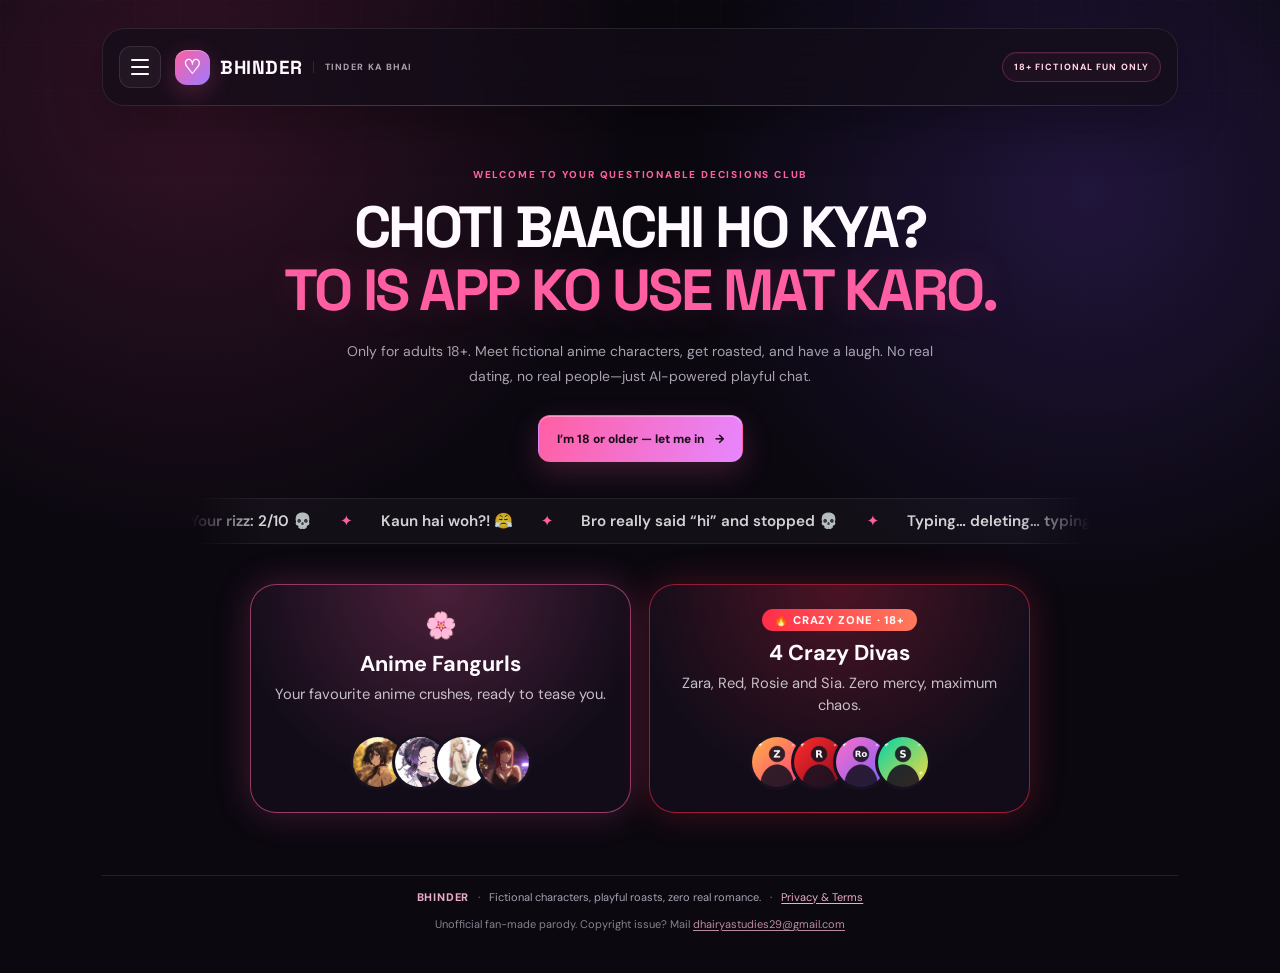
==== index.html @ dcfc4eb8 "Longer chat memory (30 messages) and send history capped client-side Co-Authored-By: Claude Sonnet 5" ====
<!DOCTYPE html>
<html lang="en">
<head>
  <meta charset="UTF-8" />
  <meta name="viewport" content="width=device-width, initial-scale=1.0" />
  <meta name="theme-color" content="#17111f" />

  <title>Tinder Ka Bhai Bhinder</title>

  <meta
    name="description"
    content="Pick a fictional anime-style AI character and get roasted. 18+ fun only."
  />

  <!-- Link preview (WhatsApp, Instagram, X and similar apps) -->
  <meta property="og:type" content="website" />
  <meta property="og:title" content="BHINDER — Tinder Ka Bhai" />
  <meta
    property="og:description"
    content="Pick a fictional anime-style AI character and get roasted. 18+ fun only."
  />
  <meta
    property="og:image"
    content="https://dhairya0-legend.github.io/BHINDER/preview.png"
  />
  <meta property="og:image:width" content="1200" />
  <meta property="og:image:height" content="630" />
  <meta
    property="og:url"
    content="https://dhairya0-legend.github.io/BHINDER/"
  />
  <meta name="twitter:card" content="summary_large_image" />
  <meta name="twitter:title" content="BHINDER — Tinder Ka Bhai" />
  <meta
    name="twitter:description"
    content="Pick a fictional anime-style AI character and get roasted. 18+ fun only."
  />
  <meta
    name="twitter:image"
    content="https://dhairya0-legend.github.io/BHINDER/preview.png"
  />

  <!-- Tab icon: a pink-violet heart -->
  <link
    rel="icon"
    href="data:image/svg+xml,%3Csvg xmlns='http://www.w3.org/2000/svg' viewBox='0 0 64 64'%3E%3Cdefs%3E%3ClinearGradient id='g' x1='0' y1='0' x2='1' y2='1'%3E%3Cstop offset='0' stop-color='%23ff5fa2'/%3E%3Cstop offset='1' stop-color='%239d7cff'/%3E%3C/linearGradient%3E%3C/defs%3E%3Crect width='64' height='64' rx='16' fill='%2317111f'/%3E%3Cpath d='M32 50C10 35 12 18 24 18c4 0 7 2 8 5 1-3 4-5 8-5 12 0 14 17-8 32z' fill='url(%23g)'/%3E%3C/svg%3E"
  />

  <link rel="manifest" href="manifest.webmanifest" />
  <link rel="apple-touch-icon" href="apple-touch-icon.png" />
  <meta name="mobile-web-app-capable" content="yes" />
  <meta name="apple-mobile-web-app-capable" content="yes" />
  <meta name="apple-mobile-web-app-title" content="BHINDER" />

<link rel="stylesheet" href="styles.css?v=11" />

  <style>
    /* =========================================
       PROFILE IMAGES
       ========================================= */

    .profile-image {
      width: 100px;
      height: 100px;
      object-fit: cover;
      object-position: center top;
      border-radius: 24px;
      display: block;
      margin: 0 auto 12px;
      border: 2px solid rgba(255, 255, 255, 0.2);
      box-shadow: 0 8px 25px rgba(0, 0, 0, 0.25);
    }

    .choose-card .profile-image {
      width: 120px;
      height: 120px;
      border-radius: 28px;
    }

    .preview-grid .profile-image {
      width: 90px;
      height: 90px;
      border-radius: 22px;
    }

    @media (max-width: 600px) {
      .choose-card .profile-image {
        width: 100px;
        height: 100px;
      }

      .preview-grid .profile-image {
        width: 75px;
        height: 75px;
      }
    }

    /* Chat header picture: show the face, not the middle of the image */
    .avatar-image {
      object-fit: cover;
      object-position: center top;
    }
  </style>
</head>

<body>

  <div class="floaters" id="floaters" aria-hidden="true"></div>

  <main class="app-shell">

    <!-- =========================================
         TOP BAR
         ========================================= -->

    <header class="topbar">

      <div class="topbar-left">

        <button
          class="menu-button"
          id="menuButton"
          type="button"
          aria-label="Open menu"
          aria-expanded="false"
          aria-controls="menuDrawer"
        >
          <span></span>
          <span></span>
          <span></span>
        </button>

      <a
        class="brand"
        id="brandLink"
        href="#"
        aria-label="Bhinder home"
      >
        <span class="brand-icon">♡</span>

        BHINDER

        <span class="brand-tag">
          TINDER KA BHAI
        </span>
      </a>

      </div>

      <span class="top-note">
        18+ FICTIONAL FUN ONLY
      </span>

    </header>


    <!-- =========================================
         WELCOME SCREEN
         ========================================= -->

    <section
      class="screen active"
      id="welcomeScreen"
      aria-labelledby="welcomeTitle"
    >

      <div class="hero-copy">

        <p class="eyebrow">
          Welcome to your questionable decisions club
        </p>

        <h1 id="welcomeTitle">
          CHOTI BAACHI HO KYA?
          <br />
          <span>
            TO IS APP KO USE MAT KARO.
          </span>
        </h1>

        <p class="intro">
          Only for adults 18+. Meet fictional anime characters,
          get roasted, and have a laugh. No real dating,
          no real people—just AI-powered playful chat.
        </p>

        <button
          class="button button-primary"
          id="enterButton"
        >
          I’m 18 or older — let me in
          <span aria-hidden="true">→</span>
        </button>

      </div>


      <!-- =========================================
           ROAST TICKER
           ========================================= -->

      <div class="roast-ticker" aria-label="Sample roasts from the characters">
        <div class="ticker-track">
        <div class="ticker-group">
          <span>Your rizz: 2/10 💀</span><i aria-hidden="true">✦</i>
          <span>Kaun hai woh?! 😤</span><i aria-hidden="true">✦</i>
          <span>Bro really said “hi” and stopped 💀</span><i aria-hidden="true">✦</i>
          <span>Typing… deleting… typing… that’s your whole personality</span><i aria-hidden="true">✦</i>
          <span>Aapka reply time dekh ke WiFi bhi sharma gaya</span><i aria-hidden="true">✦</i>
          <span>Red: I only roast people I like. You’re welcome.</span><i aria-hidden="true">✦</i>
          <span>Zara: Try again, hero.</span><i aria-hidden="true">✦</i>
          <span>Rosie: Tune “hi” bola? Sirf “hi”?!</span><i aria-hidden="true">✦</i>
          <span>Sia: Rule 1: sach bolo. Rule 2 doesn’t exist.</span><i aria-hidden="true">✦</i>
          <span>Seen at 2 AM. Replied at 2 PM. Iconic.</span><i aria-hidden="true">✦</i>
        </div>
        <div class="ticker-group" aria-hidden="true">
          <span>Your rizz: 2/10 💀</span><i aria-hidden="true">✦</i>
          <span>Kaun hai woh?! 😤</span><i aria-hidden="true">✦</i>
          <span>Bro really said “hi” and stopped 💀</span><i aria-hidden="true">✦</i>
          <span>Typing… deleting… typing… that’s your whole personality</span><i aria-hidden="true">✦</i>
          <span>Aapka reply time dekh ke WiFi bhi sharma gaya</span><i aria-hidden="true">✦</i>
          <span>Red: I only roast people I like. You’re welcome.</span><i aria-hidden="true">✦</i>
          <span>Zara: Try again, hero.</span><i aria-hidden="true">✦</i>
          <span>Rosie: Tune “hi” bola? Sirf “hi”?!</span><i aria-hidden="true">✦</i>
          <span>Sia: Rule 1: sach bolo. Rule 2 doesn’t exist.</span><i aria-hidden="true">✦</i>
          <span>Seen at 2 AM. Replied at 2 PM. Iconic.</span><i aria-hidden="true">✦</i>
        </div>
        </div>
      </div>


      <!-- =========================================
           CATEGORY TILES
           ========================================= -->

      <div class="category-tiles" aria-label="Categories">

        <div class="category-tile tile-anime">
          <span class="tile-emoji" aria-hidden="true">🌸</span>
          <h2>Anime Fangurls</h2>
          <p>Your favourite anime crushes, ready to tease you.</p>
          <div class="tile-faces" aria-hidden="true">
            <img src="MIKA.png" alt="" />
            <img src="SHIORI.png" alt="" />
            <img src="MINA.png" alt="" />
            <img src="MAKIMA.png" alt="" />
          </div>
        </div>

        <div class="category-tile tile-divas">
          <span class="tile-badge">🔥 CRAZY ZONE · 18+</span>
          <h2>4 Crazy Divas</h2>
          <p>Zara, Red, Rosie and Sia. Zero mercy, maximum chaos.</p>
          <div class="tile-faces" aria-hidden="true">
            <img src="ZARA.png" alt="" />
            <img src="RED.png" alt="" />
            <img src="ROSIE.png" alt="" />
            <img src="SIA.png" alt="" />
          </div>
        </div>

      </div>


      <p
        class="gate-note"
        id="gateNote"
        role="status"
        hidden
      >
        This app is for adults 18+ only.
        Please leave if you’re under 18.
      </p>

    </section>


    <!-- =========================================
         LOADING SCREEN
         ========================================= -->

    <section
      class="screen"
      id="loadingScreen"
      aria-live="polite"
      hidden
    >

      <div
        class="loader-heart"
        aria-hidden="true"
      >
        ♡
      </div>

      <p class="eyebrow">
        Connection status: desperate
      </p>

      <h1>
        OHOO! RAHA NAHI JATA,
        <br />
        <span>
          TADAP HI AESI HAI.
        </span>
      </h1>

      <p class="intro">
        Aapke fictional options ko thoda sa ready kar rahe hain…
      </p>

      <div class="loading-bar">
        <span></span>
      </div>

    </section>


    <!-- =========================================
         CHARACTER SELECTION
         ========================================= -->

    <section
      class="screen choose-screen"
      id="chooseScreen"
      aria-labelledby="chooseTitle"
      hidden
    >

      <div class="section-heading">

        <p class="eyebrow">
          All characters are fictional adults
        </p>

        <h1 id="chooseTitle">
          Pick your roast.
        </h1>

        <p class="intro">
          Choose a vibe. Your self-esteem has been warned. 😌
        </p>

      </div>


      <div class="deck-wrap">

      <div
        class="deck"
        id="deck"
        role="group"
        aria-label="Characters. Swipe right to roast, swipe left for the next one."
      >


        <!-- =====================================
             MIKA
             ===================================== -->

        <button
          class="character-card choose-card"
          data-category="anime-fangurls"
          type="button"
          data-name="Mika"
          data-vibe="Quiet loyal guardian"
          data-image="MIKA.png"
          data-emoji="💙"
        >

          <img
            class="avatar profile-image"
            src="MIKA.png"
            alt="Mika fictional character"
          />

          <strong>
            Mika
          </strong>

          <span>
            Quiet loyal guardian
          </span>

          <small>
            “Calm, disciplined, and not easily impressed.”
          </small>

        </button>


        <!-- =====================================
             SHIORI
             ===================================== -->

        <button
          class="character-card choose-card"
          data-category="anime-fangurls"
          type="button"
          data-name="Shiori"
          data-vibe="Graceful, playful and intelligent"
          data-image="SHIORI.png"
          data-emoji="🌸"
        >

          <img
            class="avatar profile-image"
            src="SHIORI.png"
            alt="Shiori fictional character"
          />

          <strong>
            Shiori
          </strong>

          <span>
            Graceful, playful and intelligent
          </span>

          <small>
            “She'll probably tease you before helping you.”
          </small>

        </button>


        <!-- =====================================
             MINA
             ===================================== -->

        <button
          class="character-card choose-card"
          data-category="anime-fangurls"
          type="button"
          data-name="Mina"
          data-vibe="Energetic otaku"
          data-image="MINA.png"
          data-emoji="✨"
        >

          <img
            class="avatar profile-image"
            src="MINA.png"
            alt="Mina fictional character"
          />

          <strong>
            Mina
          </strong>

          <span>
            Energetic otaku
          </span>

          <small>
            “WAIT—YOU LIKE ANIME TOO?! NO WAY!”
          </small>

        </button>


        <!-- =====================================
             MAKIMA
             ===================================== -->

        <button
          class="character-card choose-card"
          data-category="anime-fangurls"
          type="button"
          data-name="Makima"
          data-vibe="Calm anime authority"
          data-image="MAKIMA.png"
          data-emoji="🔴"
        >

          <img
            class="avatar profile-image"
            src="MAKIMA.png"
            alt="Makima fictional character"
          />

          <strong>
            Makima
          </strong>

          <span>
            Calm anime authority
          </span>

          <small>
            “Interesting. Go on.”
          </small>

        </button>

        <!-- =====================================
             2 CRAZY GIRLS (original characters)
             ===================================== -->

        <button class="character-card choose-card" data-category="crazy-divas" type="button"
          data-name="Zara" data-vibe="Rizz judge with zero mercy" data-image="ZARA.png" data-emoji="💋">
          <img class="avatar profile-image" src="ZARA.png" alt="Zara fictional character" />
          <strong>Zara</strong>
          <span>Rizz judge with zero mercy</span>
          <small>“Rate your own pickup line. I'll wait. I'll also laugh.”</small>
        </button>

        <button class="character-card choose-card" data-category="crazy-divas" type="button"
          data-name="Red" data-vibe="Savage roaster, secretly into you" data-image="RED.png" data-emoji="🗡️">
          <img class="avatar profile-image" src="RED.png" alt="Red fictional character" />
          <strong>Red</strong>
          <span>Savage roaster, secretly into you</span>
          <small>“I only roast people I find interesting. Congrats, I guess.”</small>
        </button>

        <button class="character-card choose-card" data-category="crazy-divas" type="button"
          data-name="Rosie" data-vibe="Drama queen, jealous by default" data-image="ROSIE.png" data-emoji="🎭">
          <img class="avatar profile-image" src="ROSIE.png" alt="Rosie fictional character" />
          <strong>Rosie</strong>
          <span>Drama queen, jealous by default</span>
          <small>“Sirf ‘hi’?! SIRF ‘HI’?! Kaun hai woh?!”</small>
        </button>

        <button class="character-card choose-card" data-category="crazy-divas" type="button"
          data-name="Sia" data-vibe="Pure chaos and plot twists" data-image="SIA.png" data-emoji="🌀">
          <img class="avatar profile-image" src="SIA.png" alt="Sia fictional character" />
          <strong>Sia</strong>
          <span>Pure chaos and plot twists</span>
          <small>“Rule 1: sach bolo. Rule 2: Rule 1 maine abhi banaya.”</small>
        </button>

            </div>

      <div
        class="deck-dots"
        id="deckDots"
        aria-hidden="true"
      ></div>

      <div class="deck-controls">

        <button
          class="deck-btn deck-btn-next"
          id="deckNext"
          type="button"
          aria-label="Next character"
        >
          <span aria-hidden="true">✕</span>
          Next
        </button>

        <button
          class="deck-btn deck-btn-roast"
          id="deckRoast"
          type="button"
          aria-label="Roast me with this character"
        >
          <span aria-hidden="true">♥</span>
          Roast me
        </button>

      </div>

      <p class="deck-hint">
        Swipe right to roast · swipe left for next
      </p>

      </div>

    </section>


    <!-- =========================================
         CHAT SCREEN
         ========================================= -->

    <section
      class="screen chat-screen"
      id="chatScreen"
      aria-labelledby="chatTitle"
      hidden
    >

      <div class="chat-panel">

        <header class="chat-header">

          <button
            class="back-button"
            id="backButton"
            type="button"
            aria-label="Choose another character"
          >
            ←
          </button>


          <div
            class="chat-avatar"
            id="chatAvatar"
          >
            💙
          </div>


          <div class="chat-person">

            <h1 id="chatTitle">
              Mika
            </h1>

            <span id="chatVibe">
              Quiet loyal guardian · fictional
            </span>

          </div>


          <button
            class="button button-end"
            id="endButton"
            type="button"
          >
            End chat
          </button>

        </header>


        <!-- Messages -->

        <div
          class="messages"
          id="messages"
          aria-live="polite"
          aria-label="Chat messages"
        ></div>


        <!-- Chat form -->

        <form
          class="chat-form"
          id="chatForm"
        >

          <label
            class="visually-hidden"
            for="messageInput"
          >
            Your message
          </label>

          <input
            id="messageInput"
            type="text"
            maxlength="240"
            placeholder="Say something (try not to embarrass yourself)…"
            autocomplete="off"
          />

          <button
            class="button button-primary send-button"
            type="submit"
            aria-label="Send message"
          >
            Send

            <span aria-hidden="true">
              ➤
            </span>

          </button>

        </form>


        <p class="chat-disclaimer">
          AI-powered replies · fictional character · not a real person
        </p>

      </div>

    </section>


    <!-- =========================================
         FINISH SCREEN
         ========================================= -->

    <section
      class="screen finish-screen"
      id="finishScreen"
      aria-labelledby="finishTitle"
      hidden
    >

      <p class="eyebrow">
        Session complete
      </p>

      <h1 id="finishTitle">

        CHALO, KAHI TO INTERACTION HUA,

        <br />

        <span>
          WARNA PHONE KA ASLI KAAM TO REELS HI THA.
        </span>

      </h1>


      <p class="thank-you">

        THANKYOU FOR USING THE APP

        <br />

        GENERATED BY DHAIRYA AND AI. 💘

      </p>


      <div class="share-block" id="shareBlock" hidden>

        <canvas
          id="shareCanvas"
          width="1080"
          height="1350"
          aria-label="Preview of your roast card"
        ></canvas>

        <div class="share-actions">

          <button
            class="button button-primary"
            id="shareButton"
            type="button"
          >
            Share my roast
            <span aria-hidden="true">➤</span>
          </button>

          <button
            class="button"
            id="saveCardButton"
            type="button"
          >
            Save image
          </button>

        </div>

        <p class="share-status" id="shareStatus" role="status"></p>

      </div>


      <button
        class="button button-primary"
        id="restartButton"
        type="button"
      >

        Try another character

        <span aria-hidden="true">
          ↻
        </span>

      </button>

    </section>


    <!-- =========================================
         FOOTER
         ========================================= -->

    <footer>

      <span>
        BHINDER
      </span>

      <i>
        ·
      </i>

      Fictional characters, playful roasts, zero real romance.

      <i>
        ·
      </i>

      <a href="legal.html">Privacy &amp; Terms</a>

      <p class="footer-copy">
        Unofficial fan-made parody. Copyright issue? Mail
        <a href="mailto:dhairyastudies29@gmail.com">dhairyastudies29@gmail.com</a>
      </p>

    </footer>

  </main>


  <!-- =========================================
       CRAZY ZONE WARNING
       ========================================= -->

  <div class="crazy-warning" id="crazyWarning" role="dialog" aria-modal="true" aria-labelledby="crazyWarningTitle" hidden>
    <div class="crazy-warning-box">
      <div class="crazy-warning-icon" aria-hidden="true">⚠️</div>
      <h2 id="crazyWarningTitle">CRAZY ZONE · 18+</h2>
      <p>
        These fictional divas are completely unhinged. Expect brutal roasting,
        wild flirting and zero mercy. It's all pretend, so don't take it personally.
        Not for the easily offended.
      </p>
      <div class="crazy-warning-actions">
        <button class="button button-primary" id="crazyAccept" type="button">I can handle it 🔥</button>
        <button class="button" id="crazyDecline" type="button">Take me back</button>
      </div>
    </div>
  </div>


  <!-- =========================================
       SIDEBAR MENU
       ========================================= -->

  <div
    class="menu-overlay"
    id="menuOverlay"
  ></div>

  <aside
    class="menu-drawer"
    id="menuDrawer"
    aria-label="Menu"
    inert
  >

    <div class="menu-head">

      <span class="menu-brand">
        <span class="brand-icon">♡</span>
        BHINDER
      </span>

      <button
        class="menu-close"
        id="menuClose"
        type="button"
        aria-label="Close menu"
      >
        ✕
      </button>

    </div>

    <nav
      class="menu-nav"
      aria-label="Main menu"
    >

      <button
        class="menu-item is-active"
        id="menuHome"
        type="button"
      >
        <svg
          class="menu-icon"
          viewBox="0 0 24 24"
          width="20"
          height="20"
          fill="none"
          stroke="currentColor"
          stroke-width="2"
          stroke-linecap="round"
          stroke-linejoin="round"
          aria-hidden="true"
        >
          <path d="M3 11.5 12 4l9 7.5" />
          <path d="M5.5 10v9.5h13V10" />
          <path d="M10 19.5v-5h4v5" />
        </svg>
        Home
      </button>

      <p class="menu-section">
        Categories
      </p>

      <div
        class="menu-list"
        id="categoryList"
      ></div>

    </nav>

  </aside>


  <!-- =========================================
       JAVASCRIPT
       ========================================= -->

  <script src="script.js?v=10"></script>

</body>
</html>
---- styles.css ----
/*=====================================================
   BHINDER — PREMIUM VISUAL REDESIGN
   Visuals only. Existing HTML + JS compatible.
   ========================================================= */

@import url('https://fonts.googleapis.com/css2?family=DM+Sans:wght@400;500;600;700;800&family=Space+Grotesk:wght@500;600;700&display=swap');


/* =========================================================
   ROOT
   ========================================================= */

:root {
  color-scheme: dark;

  --bg: #0b0810;
  --bg-2: #120c18;

  --panel: rgba(24, 17, 31, 0.78);
  --panel-solid: #18111f;
  --panel-soft: rgba(255, 255, 255, 0.055);

  --ink: #fffaff;
  --muted: #aaa0b0;
  --muted-2: #776d7d;

  --pink: #ff5fa2;
  --pink-light: #ff91bd;
  --violet: #9d7cff;
  --violet-light: #c0aaff;

  --line: rgba(255, 255, 255, 0.10);
  --line-bright: rgba(255, 255, 255, 0.17);

  --shadow: rgba(0, 0, 0, 0.45);
  --glow-pink: rgba(255, 95, 162, 0.18);
  --glow-violet: rgba(157, 124, 255, 0.14);
}


/* =========================================================
   RESET
   ========================================================= */

* {
  box-sizing: border-box;
}

html {
  min-height: 100%;
  scroll-behavior: smooth;
}

body {
  margin: 0;
  min-height: 100vh;

  background:
    radial-gradient(
      circle at 15% 10%,
      rgba(255, 95, 162, 0.10),
      transparent 30%
    ),
    radial-gradient(
      circle at 85% 20%,
      rgba(157, 124, 255, 0.10),
      transparent 30%
    ),
    radial-gradient(
      circle at 50% 100%,
      rgba(255, 95, 162, 0.06),
      transparent 35%
    ),
    var(--bg);

  color: var(--ink);

  font-family:
    'DM Sans',
    system-ui,
    -apple-system,
    BlinkMacSystemFont,
    sans-serif;

  overflow-x: hidden;
}

body::before {
  content: "";
  position: fixed;
  inset: 0;

  pointer-events: none;

  background:
    linear-gradient(
      rgba(255,255,255,0.012) 1px,
      transparent 1px
    ),
    linear-gradient(
      90deg,
      rgba(255,255,255,0.012) 1px,
      transparent 1px
    );

  background-size: 45px 45px;

  mask-image: linear-gradient(
    to bottom,
    black,
    transparent 80%
  );

  z-index: -1;
}

button,
input {
  font: inherit;
}

button,
a {
  -webkit-tap-highlight-color: transparent;
}


/* =========================================================
   MAIN SHELL
   ========================================================= */

.app-shell {
  width: min(1120px, calc(100% - 48px));
  min-height: 100vh;

  margin: 0 auto;

  display: flex;
  flex-direction: column;
}


/* =========================================================
   TOP BAR
   ========================================================= */

.topbar {
  height: 78px;

  display: flex;
  align-items: center;
  justify-content: space-between;

  border-bottom: 1px solid var(--line);

  position: relative;
}

.topbar::after {
  content: "";

  position: absolute;
  left: 0;
  right: 0;
  bottom: -1px;

  height: 1px;

  background:
    linear-gradient(
      90deg,
      transparent,
      rgba(255, 95, 162, 0.35),
      rgba(157, 124, 255, 0.30),
      transparent
    );

  opacity: .7;
}

.brand {
  display: flex;
  align-items: center;
  gap: 10px;

  color: var(--ink);
  text-decoration: none;

  font-family: 'Space Grotesk', sans-serif;
  font-weight: 700;
  font-size: 19px;

  letter-spacing: .5px;
}

.brand-icon {
  width: 35px;
  height: 35px;

  display: grid;
  place-items: center;

  border-radius: 12px;

  color: white;

  background:
    linear-gradient(
      135deg,
      var(--pink),
      var(--violet)
    );

  font-size: 20px;

  box-shadow:
    0 7px 25px rgba(255, 95, 162, .22),
    inset 0 1px rgba(255,255,255,.35);

  transition:
    transform .25s ease,
    box-shadow .25s ease;
}

.brand:hover .brand-icon {
  transform: rotate(-5deg) scale(1.05);

  box-shadow:
    0 10px 32px rgba(255, 95, 162, .35);
}

.brand-tag {
  color: var(--muted);

  font:
    800 9px
    'DM Sans',
    sans-serif;

  letter-spacing: 1.3px;

  border-left: 1px solid var(--line);

  padding-left: 11px;
}

.top-note {
  color: #ffd7e7;

  font-size: 9px;
  font-weight: 800;

  letter-spacing: 1.1px;

  border:
    1px solid
    rgba(255, 95, 162, .27);

  background:
    rgba(255, 95, 162, .055);

  padding: 8px 11px;

  border-radius: 999px;

  backdrop-filter: blur(12px);

  box-shadow:
    inset 0 1px rgba(255,255,255,.04);
}


/* =========================================================
   SCREEN TRANSITIONS
   ========================================================= */

.screen {
  display: none;

  flex: 1;

  padding: 62px 0;

  flex-direction: column;
  align-items: center;
  justify-content: center;

  text-align: center;

  animation:
    rise .45s cubic-bezier(.2,.8,.2,1) both;
}

.screen.active {
  display: flex;
}

.screen[hidden] {
  display: none !important;
}

@keyframes rise {
  from {
    opacity: 0;
    transform: translateY(14px) scale(.99);
  }

  to {
    opacity: 1;
    transform: translateY(0) scale(1);
  }
}


/* =========================================================
   TYPOGRAPHY
   ========================================================= */

.hero-copy {
  max-width: 800px;
}

.eyebrow {
  margin: 0 0 15px;

  color: var(--pink);

  text-transform: uppercase;

  font-size: 10px;
  font-weight: 800;

  letter-spacing: 1.8px;
}

h1 {
  margin: 0;

  font:
    700 clamp(34px, 5vw, 58px) / 1.08
    'Space Grotesk',
    sans-serif;

  letter-spacing: -2.5px;
}

h1 span {
  color: var(--pink);

  text-shadow:
    0 0 35px
    rgba(255, 95, 162, .18);
}

.intro {
  max-width: 630px;

  margin: 18px auto 27px;

  color: var(--muted);

  font-size: 14px;
  line-height: 1.75;
}


/* =========================================================
   BUTTONS
   ========================================================= */

.button {
  min-height: 47px;

  display: inline-flex;
  align-items: center;
  justify-content: center;

  gap: 10px;

  border: 1px solid transparent;
  border-radius: 12px;

  padding: 0 18px;

  color: var(--ink);

  font-size: 12px;
  font-weight: 800;

  cursor: pointer;

  transition:
    transform .2s ease,
    filter .2s ease,
    box-shadow .2s ease,
    border-color .2s ease;
}

.button:hover {
  transform: translateY(-2px);
  filter: brightness(1.08);
}

.button:active {
  transform: translateY(0) scale(.98);
}

.button-primary {
  color: #180d18;

  background:
    linear-gradient(
      110deg,
      var(--pink),
      #e786ff
    );

  box-shadow:
    0 10px 30px
    rgba(255, 95, 162, .20),
    inset 0 1px
    rgba(255,255,255,.35);
}

.button-primary:hover {
  box-shadow:
    0 14px 38px
    rgba(255, 95, 162, .30),
    inset 0 1px
    rgba(255,255,255,.40);
}


/* =========================================================
   CHARACTER GRID
   ========================================================= */

.character-grid {
  display: grid;

  grid-template-columns:
    repeat(4, minmax(0, 1fr));

  gap: 16px;

  width: 100%;
}

.preview-grid {
  max-width: 780px;

  margin-top: 48px;
}


/* =========================================================
   CHARACTER CARDS
   ========================================================= */

.character-card {
  min-width: 0;

  position: relative;

  border:
    1px solid
    var(--line);

  border-radius: 20px;

  background:
    linear-gradient(
      145deg,
      rgba(255,255,255,.075),
      rgba(255,255,255,.025)
    );

  padding: 18px 14px;

  display: flex;
  flex-direction: column;
  align-items: center;

  gap: 7px;

  color: var(--ink);

  overflow: hidden;

  backdrop-filter: blur(18px);

  box-shadow:
    0 18px 50px
    rgba(0,0,0,.16),

    inset 0 1px
    rgba(255,255,255,.06);

  transition:
    transform .25s ease,
    border-color .25s ease,
    background .25s ease,
    box-shadow .25s ease;
}

.character-card::before {
  content: "";

  position: absolute;

  width: 130px;
  height: 130px;

  top: -70px;
  right: -50px;

  background:
    radial-gradient(
      circle,
      rgba(255, 95, 162, .16),
      transparent 70%
    );

  pointer-events: none;
}

.character-card strong {
  position: relative;

  font:
    700 17px
    'Space Grotesk',
    sans-serif;

  letter-spacing: -.2px;
}

.character-card > span:not(.avatar) {
  position: relative;

  color: var(--muted);

  font-size: 11px;
}


/* =========================================================
   PROFILE IMAGES
   ========================================================= */

.profile-image {
  width: 100px;
  height: 100px;

  object-fit: cover;
  object-position: center;

  border-radius: 25px;

  display: block;

  margin: 0 auto 13px;

  border:
    1px solid
    rgba(255,255,255,.20);

  box-shadow:
    0 12px 28px
    rgba(0,0,0,.32),

    inset 0 1px
    rgba(255,255,255,.20);

  transition:
    transform .3s ease,
    box-shadow .3s ease;
}

.character-card:hover .profile-image {
  transform: translateY(-3px) scale(1.035);

  box-shadow:
    0 16px 35px
    rgba(0,0,0,.40),

    0 0 28px
    rgba(255,95,162,.12);
}

.preview-grid .profile-image {
  width: 88px;
  height: 88px;

  border-radius: 23px;
}


/* =========================================================
   CHOOSER SCREEN
   ========================================================= */

.section-heading {
  align-self: stretch;

  text-align: left;

  margin-bottom: 29px;
}

.section-heading h1 {
  font-size:
    clamp(35px, 4vw, 47px);
}

.section-heading .intro {
  margin: 9px 0 0;
}

.choose-screen {
  align-items: stretch;
  justify-content: flex-start;
}

.choose-card {
  appearance: none;

  font: inherit;

  cursor: pointer;

  text-align: center;

  transition:
    transform .25s cubic-bezier(.2,.8,.2,1),
    border-color .25s ease,
    background .25s ease,
    box-shadow .25s ease;
}

.choose-card:hover,
.choose-card:focus-visible {
  transform: translateY(-7px);

  border-color:
    rgba(255, 95, 162, .45);

  background:
    linear-gradient(
      145deg,
      rgba(255,95,162,.09),
      rgba(157,124,255,.055)
    );

  box-shadow:
    0 22px 55px
    rgba(0,0,0,.30),

    0 0 35px
    rgba(255,95,162,.07);

  outline: none;
}

.choose-card .profile-image {
  width: 100%;
  height: 245px;

  margin: 0 0 14px;

  border-radius: 15px;

  object-fit: cover;
}

.choose-card small {
  color: #d5ccd8;

  font-size: 11px;

  line-height: 1.55;

  margin-top: 8px;

  max-width: 90%;
}


/* =========================================================
   GATE NOTE
   ========================================================= */

.gate-note {
  margin: 23px 0 0;

  color: #ffd4e5;

  font-size: 12px;
  font-weight: 700;

  opacity: .9;
}


/* =========================================================
   LOADING SCREEN
   ========================================================= */

.loader-heart {
  margin-bottom: 22px;

  color: var(--pink);

  font-size: 58px;

  filter:
    drop-shadow(
      0 0 20px
      rgba(255,95,162,.25)
    );

  animation:
    pulse .85s ease-in-out infinite alternate;
}

@keyframes pulse {
  to {
    transform: scale(1.12);

    filter:
      drop-shadow(
        0 0 35px
        rgba(255,95,162,.38)
      );
  }
}

.loading-bar {
  width: min(320px, 85%);

  height: 5px;

  margin-top: 12px;

  border-radius: 999px;

  overflow: hidden;

  background:
    rgba(255,255,255,.07);

  box-shadow:
    inset 0 1px
    rgba(255,255,255,.05);
}

.loading-bar span {
  display: block;

  height: 100%;

  width: 40%;

  border-radius: inherit;

  background:
    linear-gradient(
      90deg,
      var(--pink),
      var(--violet)
    );

  box-shadow:
    0 0 15px
    rgba(255,95,162,.35);

  animation:
    loading 1.35s
    ease-in-out infinite alternate;
}

@keyframes loading {
  to {
    transform: translateX(150%);
  }
}


/* =========================================================
   CHAT
   ========================================================= */

.chat-screen {
  padding: 32px 0;
}

.chat-panel {
  width: min(800px, 100%);

  height:
    min(700px, calc(100vh - 145px));

  min-height: 460px;

  display: flex;
  flex-direction: column;

  overflow: hidden;

  border:
    1px solid
    rgba(255,255,255,.12);

  border-radius: 22px;

  background:
    linear-gradient(
      145deg,
      rgba(27,19,36,.94),
      rgba(16,11,22,.96)
    );

  text-align: left;

  box-shadow:
    0 30px 90px
    rgba(0,0,0,.48),

    0 0 50px
    rgba(157,124,255,.05);

  backdrop-filter: blur(25px);
}


/* =========================================================
   CHAT HEADER
   ========================================================= */

.chat-header {
  display: flex;
  align-items: center;

  gap: 12px;

  padding: 14px 17px;

  border-bottom:
    1px solid
    var(--line);

  background:
    rgba(255,255,255,.018);
}

.back-button {
  width: 37px;
  height: 37px;

  display: grid;
  place-items: center;

  border:
    1px solid
    var(--line);

  border-radius: 11px;

  background:
    rgba(255,255,255,.035);

  color: var(--muted);

  font-size: 21px;

  cursor: pointer;

  transition:
    background .2s,
    color .2s,
    transform .2s;
}

.back-button:hover {
  color: var(--ink);

  background:
    rgba(255,255,255,.08);

  transform: translateX(-2px);
}

.chat-avatar {
  width: 48px;
  height: 48px;

  display: grid;
  place-items: center;

  border:
    1px solid
    rgba(255,255,255,.16);

  border-radius: 15px;

  overflow: hidden;

  flex-shrink: 0;

  background:
    var(--panel-soft);

  box-shadow:
    0 8px 22px
    rgba(0,0,0,.28);
}

.chat-avatar img {
  width: 100%;
  height: 100%;

  object-fit: cover;

  display: block;
}

.chat-person {
  flex: 1;
}

.chat-person h1 {
  font-size: 16px;

  letter-spacing: -.2px;
}

.chat-person span {
  display: block;

  color: var(--muted);

  font-size: 10px;

  margin-top: 2px;
}

.button-end {
  min-height: 36px;

  color: #ffd4e4;

  background:
    rgba(255,95,162,.06);

  border:
    1px solid
    rgba(255,95,162,.20);

  font-size: 10px;

  border-radius: 10px;
}

.button-end:hover {
  background:
    rgba(255,95,162,.11);

  border-color:
    rgba(255,95,162,.35);
}


/* =========================================================
   MESSAGES
   ========================================================= */

.messages {
  flex: 1;

  display: flex;
  flex-direction: column;

  gap: 13px;

  overflow-y: auto;

  padding: 23px;

  scrollbar-width: thin;
  scrollbar-color:
    rgba(255,255,255,.12)
    transparent;
}

.messages::-webkit-scrollbar {
  width: 6px;
}

.messages::-webkit-scrollbar-track {
  background: transparent;
}

.messages::-webkit-scrollbar-thumb {
  background:
    rgba(255,255,255,.12);

  border-radius: 999px;
}

.message {
  max-width:
    min(82%, 500px);

  padding: 12px 15px;

  border:
    1px solid
    rgba(255,255,255,.06);

  border-radius: 17px;

  color: var(--ink);

  font-size: 13px;

  line-height: 1.6;

  overflow-wrap: anywhere;

  box-shadow:
    0 6px 18px
    rgba(0,0,0,.12);

  animation:
    messageIn .25s ease both;
}

@keyframes messageIn {
  from {
    opacity: 0;
    transform: translateY(5px);
  }

  to {
    opacity: 1;
    transform: translateY(0);
  }
}

.message.bot {
  align-self: flex-start;

  background:
    linear-gradient(
      145deg,
      rgba(53,41,65,.95),
      rgba(43,32,53,.95)
    );

  border-bottom-left-radius: 5px;
}

.message.user {
  align-self: flex-end;

  background:
    linear-gradient(
      110deg,
      #b94e82,
      #7556b0
    );

  border-color:
    rgba(255,255,255,.10);

  border-bottom-right-radius: 5px;

  box-shadow:
    0 8px 24px
    rgba(118,76,156,.18);
}

.message-label {
  display: block;

  margin-bottom: 4px;

  color: #e7a9ca;

  font-size: 9px;

  font-weight: 800;

  letter-spacing: .8px;

  text-transform: uppercase;
}

.message.user .message-label {
  color: rgba(255,255,255,.72);
}


/* =========================================================
   CHAT INPUT
   ========================================================= */

.chat-form {
  display: flex;

  gap: 9px;

  padding: 13px;

  border-top:
    1px solid
    var(--line);

  background:
    rgba(10,7,13,.32);
}

.chat-form input {
  flex: 1;

  min-width: 0;

  height: 45px;

  padding: 0 15px;

  border:
    1px solid
    rgba(255,255,255,.10);

  border-radius: 12px;

  outline: none;

  background:
    rgba(8,6,11,.70);

  color: var(--ink);

  font-size: 12px;

  transition:
    border-color .2s,
    box-shadow .2s,
    background .2s;
}

.chat-form input::placeholder {
  color: #706675;
}

.chat-form input:focus {
  border-color:
    rgba(255,95,162,.50);

  background:
    rgba(8,6,11,.90);

  box-shadow:
    0 0 0 3px
    rgba(255,95,162,.07);
}

.send-button {
  min-height: 45px;

  border-radius: 12px;
}

.chat-disclaimer {
  margin: -5px 0 11px;

  color: #756c7b;

  text-align: center;

  font-size: 9px;
}


/* =========================================================
   FINISH SCREEN
   ========================================================= */

.finish-emoji {
  width: 82px;
  height: 82px;

  display: grid;
  place-items: center;

  margin-bottom: 25px;

  border:
    1px solid
    var(--line);

  border-radius: 26px;

  background:
    linear-gradient(
      145deg,
      rgba(255,255,255,.07),
      rgba(255,255,255,.025)
    );

  font-size: 38px;

  box-shadow:
    0 15px 40px
    rgba(0,0,0,.25),

    0 0 30px
    rgba(255,95,162,.06);
}

.finish-screen h1 {
  font-size:
    clamp(29px, 4.2vw, 49px);
}

.thank-you {
  margin: 24px 0;

  color: var(--muted);

  font-size: 12px;

  font-weight: 800;

  letter-spacing: 1px;

  line-height: 1.8;
}


/* =========================================================
   FOOTER
   ========================================================= */

footer {
  min-height: 55px;

  border-top:
    1px solid
    var(--line);

  display: flex;

  justify-content: center;
  align-items: center;

  gap: 9px;

  color: var(--muted);

  font-size: 10px;
}

footer span {
  color: #e9accb;

  font-weight: 800;

  letter-spacing: .8px;
}

footer i {
  color: var(--pink);

  font-style: normal;
}


/* =========================================================
   ACCESSIBILITY
   ========================================================= */

.visually-hidden {
  position: absolute;

  width: 1px;
  height: 1px;

  padding: 0;
  margin: -1px;

  overflow: hidden;

  clip: rect(0,0,0,0);

  white-space: nowrap;

  border: 0;
}


/* =========================================================
   MOBILE
   ========================================================= */

@media (max-width: 800px) {

  .app-shell {
    width: min(
      100% - 30px,
      560px
    );
  }

  .topbar {
    height: 68px;
  }

  .brand {
    font-size: 17px;
  }

  .brand-tag {
    display: none;
  }

  .top-note {
    font-size: 8px;
    padding: 7px 9px;
  }

  .screen {
    padding: 42px 0;
  }

  .character-grid {
    grid-template-columns:
      repeat(2, minmax(0,1fr));

    gap: 13px;
  }

  .preview-grid {
    margin-top: 32px;
  }

  .profile-image {
    width: 78px;
    height: 78px;
  }

  .preview-grid .profile-image {
    width: 70px;
    height: 70px;
  }

  .choose-card .profile-image {
    height: 170px;
  }

  .section-heading {
    margin-bottom: 21px;
  }

  .chat-screen {
    padding: 18px 0;
  }

  .chat-panel {
    height:
      calc(100vh - 105px);

    min-height: 420px;

    border-radius: 18px;
  }

  .chat-header {
    padding: 11px;
  }

  .chat-avatar {
    width: 44px;
    height: 44px;
  }

  .button-end {
    padding: 0 12px;
  }

  .messages {
    padding: 17px;
  }

  .message {
    max-width: 91%;
  }

  h1 {
    letter-spacing: -1.7px;
  }
}


/* =========================================================
   SMALL PHONES
   ========================================================= */

@media (max-width: 480px) {

  .app-shell {
    width: calc(100% - 22px);
  }

  .topbar {
    height: 62px;
  }

  .brand-icon {
    width: 32px;
    height: 32px;
    border-radius: 10px;
  }

  .top-note {
    padding: 6px 8px;
    letter-spacing: .7px;
  }

  .screen {
    padding: 32px 0;
  }

  h1 {
    font-size: clamp(29px, 9vw, 40px);
  }

  .intro {
    font-size: 13px;
  }

  .character-grid {
    gap: 10px;
  }

  .character-card {
    padding: 13px 9px;
    border-radius: 16px;
  }

  .character-card strong {
    font-size: 15px;
  }

  .character-card > span:not(.avatar) {
    font-size: 10px;
  }

  .preview-grid .profile-image {
    width: 62px;
    height: 62px;
    border-radius: 18px;
  }

  .choose-card .profile-image {
    height: 145px;
    border-radius: 12px;
  }

  .choose-card small {
    font-size: 10px;
  }

  .chat-person h1 {
    font-size: 15px;
  }

  .chat-person span {
    font-size: 9px;
  }

  .button-end {
    font-size: 9px;
    padding: 0 9px;
  }

  .chat-form {
    padding: 9px;
  }

  .chat-form input {
    height: 42px;
  }

  .send-button {
    min-height: 42px;
    padding: 0 13px;
  }

  .chat-disclaimer {
    font-size: 8px;
  }

  footer {
    text-align: center;
    padding: 12px;
    line-height: 1.5;
  }
}


/* =========================================================
   REDUCED MOTION
   ========================================================= */

@media (prefers-reduced-motion: reduce) {

  *,
  *::before,
  *::after {
    animation-duration: .01ms !important;
    animation-iteration-count: 1 !important;
    scroll-behavior: auto !important;
    transition-duration: .01ms !important;
  }
}
/* ===== BHINDER FINAL VISUAL OVERRIDES ===== */

body {
  background:
    radial-gradient(circle at 15% 10%, rgba(255, 70, 150, 0.16), transparent 32%),
    radial-gradient(circle at 85% 20%, rgba(130, 80, 255, 0.18), transparent 30%),
    #0b0810 !important;
}

.app-shell {
  max-width: 1180px !important;
  margin: 28px auto !important;
  padding: 0 22px !important;
}

.topbar {
  background: rgba(18, 13, 24, 0.72) !important;
  border: 1px solid rgba(255,255,255,.09) !important;
  border-radius: 22px !important;
  backdrop-filter: blur(18px) !important;
  box-shadow: 0 18px 50px rgba(0,0,0,.3) !important;
}

.choose-grid {
  gap: 22px !important;
}

.choose-card {
  background: linear-gradient(
    145deg,
    rgba(255,255,255,.075),
    rgba(255,255,255,.025)
  ) !important;
  border: 1px solid rgba(255,255,255,.10) !important;
  border-radius: 26px !important;
  overflow: hidden !important;
  box-shadow: 0 20px 55px rgba(0,0,0,.28) !important;
  transition: transform .25s ease, border-color .25s ease, box-shadow .25s ease !important;
}

.choose-card:hover {
  transform: translateY(-8px) !important;
  border-color: rgba(255,105,180,.45) !important;
  box-shadow: 0 28px 70px rgba(255,60,150,.15) !important;
}

.choose-card img {
  width: 100% !important;
  height: 330px !important;
  object-fit: cover !important;
  display: block !important;
}

.profile-image,
.profile-image img,
.chat-avatar,
.chat-avatar img {
  width: 58px !important;
  height: 58px !important;
  min-width: 58px !important;
  min-height: 58px !important;
  border-radius: 50% !important;
  object-fit: cover !important;
}

.chat-panel {
  background: rgba(18, 13, 24, .78) !important;
  border: 1px solid rgba(255,255,255,.09) !important;
  border-radius: 26px !important;
  backdrop-filter: blur(18px) !important;
  box-shadow: 0 25px 80px rgba(0,0,0,.35) !important;
}

.message {
  border-radius: 18px !important;
}

.message.user {
  background: linear-gradient(135deg, #ff4fa3, #a855f7) !important;
}

.message.bot {
  background: rgba(255,255,255,.065) !important;
  border: 1px solid rgba(255,255,255,.08) !important;
}

button {
  transition: transform .2s ease, box-shadow .2s ease, opacity .2s ease !important;
}

button:hover {
  transform: translateY(-2px) !important;
}

.primary-btn {
  box-shadow: 0 12px 35px rgba(255,70,160,.22) !important;
}


/* =========================================================
   BHINDER — VISUAL UPGRADES (v4)
   1. A colour for each character
   2. Animated typing dots
   3. Easier-to-read small text
   4. Phone fixes (browser bar height, no zoom when typing)
   ========================================================= */


/* ---------- 1. A colour for each character ---------- */

/* Default colours (used if a character has none set below) */

.chat-screen,
.choose-card {
  --accent: #ff5fa2;
  --accent-2: #e786ff;
}

/* Mika — blue */

.chat-screen[data-character="Mika"],
.choose-card[data-name="Mika"] {
  --accent: #6ea8ff;
  --accent-2: #8b7dff;
}

/* Shiori — violet */

.chat-screen[data-character="Shiori"],
.choose-card[data-name="Shiori"] {
  --accent: #b78cff;
  --accent-2: #ff8fd0;
}

/* Mina — pink to peach */

.chat-screen[data-character="Mina"],
.choose-card[data-name="Mina"] {
  --accent: #ff5fa2;
  --accent-2: #ffb066;
}

/* Makima — red */

.chat-screen[data-character="Makima"],
.choose-card[data-name="Makima"] {
  --accent: #ff4d5e;
  --accent-2: #d6336c;
}

/* Character pick screen: each card glows in its own colour */

.choose-card[data-name]::before {
  background:
    radial-gradient(
      circle,
      color-mix(in srgb, var(--accent) 30%, transparent),
      transparent 70%
    );
}

.choose-card[data-name]:hover,
.choose-card[data-name]:focus-visible {
  border-color:
    color-mix(in srgb, var(--accent) 65%, transparent) !important;

  box-shadow:
    0 28px 70px
    color-mix(in srgb, var(--accent) 24%, transparent) !important;
}

/* Chat screen: header, picture ring, bubbles, button */

.chat-screen .chat-header {
  background:
    linear-gradient(
      90deg,
      color-mix(in srgb, var(--accent) 15%, transparent),
      rgba(255, 255, 255, .018) 65%
    );
}

.chat-screen .chat-avatar {
  border: 2px solid var(--accent);

  box-shadow:
    0 0 0 4px
    color-mix(in srgb, var(--accent) 22%, transparent),

    0 8px 22px
    rgba(0, 0, 0, .28);
}

.chat-screen .message.user {
  background:
    linear-gradient(
      135deg,
      color-mix(in srgb, var(--accent) 72%, #120c18),
      color-mix(in srgb, var(--accent-2) 72%, #120c18)
    ) !important;
}

.chat-screen .message.bot .message-label {
  color:
    color-mix(in srgb, var(--accent) 70%, white);
}

.chat-screen .send-button {
  background:
    linear-gradient(
      110deg,
      var(--accent),
      var(--accent-2)
    );

  box-shadow:
    0 10px 30px
    color-mix(in srgb, var(--accent) 26%, transparent),

    inset 0 1px
    rgba(255, 255, 255, .35);
}

.chat-screen .send-button:hover {
  box-shadow:
    0 14px 38px
    color-mix(in srgb, var(--accent) 40%, transparent),

    inset 0 1px
    rgba(255, 255, 255, .40);
}

.chat-screen .chat-form input:focus {
  border-color:
    color-mix(in srgb, var(--accent) 60%, transparent);

  box-shadow:
    0 0 0 3px
    color-mix(in srgb, var(--accent) 14%, transparent);
}


/* ---------- 2. Animated typing dots ---------- */

.message.typing {
  padding: 12px 16px;
}

.typing-dots {
  display: inline-flex;
  align-items: center;

  gap: 5px;

  height: 18px;
}

.typing-dots i {
  width: 7px;
  height: 7px;

  border-radius: 50%;

  background:
    color-mix(in srgb, var(--accent) 80%, white);

  animation:
    typingBounce 1.2s ease-in-out infinite;
}

.typing-dots i:nth-child(2) {
  animation-delay: .15s;
}

.typing-dots i:nth-child(3) {
  animation-delay: .3s;
}

@keyframes typingBounce {
  0%, 60%, 100% {
    transform: translateY(0);
    opacity: .35;
  }

  30% {
    transform: translateY(-5px);
    opacity: 1;
  }
}


/* ---------- 3. Easier-to-read small text ---------- */

.chat-screen .message {
  font-size: 14px;
}

.chat-screen .message-label {
  font-size: 10px;
}

.chat-screen .chat-person span {
  font-size: 11px;
}

.chat-screen .chat-disclaimer {
  margin: -4px 14px 12px;

  color: #a99fb0;

  font-size: 11px;

  line-height: 1.5;
}

footer {
  font-size: 11px;
}


/* ---------- 4. Phone fixes ---------- */

/* "dvh" follows the phone's browser bar, so the chat box never
   hides behind it. Browsers that don't know "dvh" keep the old height. */

.chat-panel {
  height:
    min(700px, calc(100dvh - 145px));
}

@media (max-width: 800px) {

  .chat-panel {
    height:
      calc(100dvh - 105px);
  }

  /* iPhones zoom the page when you tap a box with text smaller than 16px */

  .chat-form input {
    font-size: 16px;
  }
}


/* =========================================================
   BHINDER — MENU SIDEBAR + SWIPEABLE CARDS (v5)
   1. Top bar with a three-line menu button
   2. Sidebar: Home + Categories
   3. Pick-a-character screen as a swipeable card deck
   ========================================================= */


/* ---------- 1. Top bar: room for the menu button ---------- */

.topbar {
  padding: 0 16px;
}

.topbar-left {
  display: flex;
  align-items: center;
  gap: 14px;

  min-width: 0;
}

.menu-button {
  width: 42px;
  height: 42px;

  flex-shrink: 0;

  display: inline-flex;
  flex-direction: column;
  align-items: center;
  justify-content: center;

  gap: 5px;

  padding: 0;

  border: 1px solid var(--line);
  border-radius: 12px;

  background: rgba(255, 255, 255, .04);

  cursor: pointer;
}

.menu-button span {
  display: block;

  width: 18px;
  height: 2px;

  border-radius: 2px;

  background: var(--ink);
}

.menu-button:hover,
.menu-button:focus-visible {
  background: rgba(255, 255, 255, .09);
  border-color: var(--line-bright);

  transform: none !important;

  outline: none;
}

.menu-button:focus-visible {
  box-shadow: 0 0 0 3px rgba(255, 95, 162, .35);
}


/* ---------- 2. Sidebar ---------- */

.menu-overlay {
  position: fixed;
  inset: 0;

  z-index: 90;

  background: rgba(6, 3, 10, .62);

  backdrop-filter: blur(3px);

  opacity: 0;
  visibility: hidden;

  transition:
    opacity .3s ease,
    visibility 0s linear .3s;
}

.menu-drawer {
  position: fixed;
  top: 0;
  bottom: 0;
  left: 0;

  z-index: 100;

  width: min(320px, 86vw);

  display: flex;
  flex-direction: column;

  gap: 20px;

  padding: 18px 16px 24px;

  overflow-y: auto;

  background:
    linear-gradient(
      160deg,
      rgba(31, 22, 41, .99),
      rgba(13, 9, 19, .99)
    );

  border-right: 1px solid var(--line-bright);

  box-shadow: 30px 0 80px rgba(0, 0, 0, .5);

  transform: translateX(-104%);
  visibility: hidden;

  transition:
    transform .32s cubic-bezier(.2, .8, .2, 1),
    visibility 0s linear .32s;
}

body.menu-open {
  overflow: hidden;
}

body.menu-open .menu-overlay {
  opacity: 1;
  visibility: visible;

  transition: opacity .3s ease;
}

body.menu-open .menu-drawer {
  transform: none;
  visibility: visible;

  transition: transform .32s cubic-bezier(.2, .8, .2, 1);
}

.menu-head {
  display: flex;
  align-items: center;
  justify-content: space-between;

  padding: 2px 2px 0;
}

.menu-brand {
  display: flex;
  align-items: center;
  gap: 10px;

  font-family: 'Space Grotesk', sans-serif;
  font-weight: 700;
  font-size: 18px;

  letter-spacing: .5px;
}

.menu-close {
  width: 38px;
  height: 38px;

  display: grid;
  place-items: center;

  padding: 0;

  border: 1px solid var(--line);
  border-radius: 11px;

  background: rgba(255, 255, 255, .04);

  color: var(--muted);

  font-size: 16px;

  cursor: pointer;
}

.menu-close:hover,
.menu-close:focus-visible {
  color: var(--ink);

  background: rgba(255, 255, 255, .09);

  transform: none !important;

  outline: none;
}

.menu-close:focus-visible {
  box-shadow: 0 0 0 3px rgba(255, 95, 162, .35);
}

.menu-nav {
  display: flex;
  flex-direction: column;

  gap: 4px;
}

.menu-section {
  margin: 18px 14px 8px;

  color: var(--pink);

  font-size: 10px;
  font-weight: 800;

  letter-spacing: 1.8px;

  text-transform: uppercase;
}

.menu-list {
  display: flex;
  flex-direction: column;

  gap: 4px;
}

.menu-item {
  width: 100%;

  display: flex;
  align-items: center;

  gap: 12px;

  padding: 13px 14px;

  border: 1px solid transparent;
  border-radius: 14px;

  background: transparent;

  color: var(--ink);

  font-size: 15px;
  font-weight: 600;

  text-align: left;

  cursor: pointer;
}

.menu-item:hover,
.menu-item:focus-visible {
  background: rgba(255, 255, 255, .06);

  transform: none !important;

  outline: none;
}

.menu-item:focus-visible {
  box-shadow: 0 0 0 3px rgba(255, 95, 162, .35);
}

.menu-item.is-active {
  background:
    linear-gradient(
      110deg,
      rgba(255, 95, 162, .16),
      rgba(157, 124, 255, .12)
    );

  border-color: rgba(255, 95, 162, .30);
}

.menu-icon {
  flex-shrink: 0;

  color: var(--pink-light);
}

.menu-emoji {
  width: 20px;

  flex-shrink: 0;

  text-align: center;

  font-size: 17px;
}

.menu-count {
  margin-left: auto;

  min-width: 24px;

  padding: 3px 8px;

  border-radius: 999px;

  background: rgba(255, 255, 255, .07);

  color: var(--muted);

  font-size: 12px;
  font-weight: 700;

  text-align: center;
}


/* ---------- 3. Pick-a-character screen: swipeable deck ---------- */

.choose-screen .section-heading {
  text-align: center;
}

.choose-screen .section-heading .intro {
  margin: 9px auto 0;
}

.deck-wrap {
  --accent: #ff5fa2;
  --accent-2: #e786ff;

  /* Card height follows the screen so the buttons stay in view */

  --deck-h: clamp(340px, calc(100vh - 470px), 500px);
  --deck-h: clamp(340px, calc(100dvh - 470px), 500px);

  width: min(380px, 100%);

  margin: 0 auto;

  display: flex;
  flex-direction: column;
  align-items: center;
}

/* On wide screens keep the card in a portrait shape */

@media (min-width: 801px) {

  .deck-wrap {
    width: min(380px, 100%, calc(var(--deck-h) * .8));
  }
}

.deck {
  position: relative;

  width: 100%;

  height: var(--deck-h);

  touch-action: pan-y;

  -webkit-user-select: none;
  user-select: none;
}

/* Every card sits in the same spot; the pile effect comes from data-pos */

.deck .choose-card {
  position: absolute;
  inset: 0;

  display: flex;
  flex-direction: column;
  justify-content: flex-end;
  align-items: flex-start;

  gap: 6px;

  padding: 24px 22px 26px;

  text-align: left;

  border-radius: 28px !important;

  overflow: hidden !important;

  background: #1a1222 !important;

  box-shadow: 0 24px 60px rgba(0, 0, 0, .45) !important;

  backdrop-filter: none;

  cursor: grab;

  touch-action: pan-y;

  transform-origin: 50% 90%;
  transform: translateY(36px) scale(.86);

  opacity: 0;

  pointer-events: none;

  transition:
    transform .32s cubic-bezier(.2, .8, .2, 1),
    opacity .32s ease,
    box-shadow .25s ease,
    border-color .25s ease !important;
}

.deck .choose-card[data-pos="0"] {
  transform: none;
  opacity: 1;
  z-index: 3;

  pointer-events: auto;
}

.deck .choose-card[data-pos="1"] {
  transform: translateY(18px) scale(.94);
  opacity: 1;
  z-index: 2;
}

.deck .choose-card[data-pos="2"] {
  transform: translateY(36px) scale(.88);
  opacity: .8;
  z-index: 1;
}

.deck .choose-card[data-pos="out"] {
  display: none !important;
}

/* No hover lift on the deck (it would fight with the swipe) */

.deck .choose-card[data-pos="0"]:hover,
.deck .choose-card[data-pos="0"]:focus-visible {
  transform: none !important;
}

.deck .choose-card[data-pos="0"]:active {
  cursor: grabbing;
}

.deck .choose-card[data-pos="0"]:focus-visible {
  outline: 3px solid color-mix(in srgb, var(--accent) 70%, white);
  outline-offset: 3px;
}

/* Full-size picture, face first */

.deck .choose-card img.profile-image {
  position: absolute;
  inset: 0;

  width: 100% !important;
  height: 100% !important;

  min-width: 0 !important;
  min-height: 0 !important;

  margin: 0 !important;

  border: 0 !important;
  border-radius: 0 !important;

  box-shadow: none !important;

  object-fit: cover !important;
  object-position: center top !important;

  transform: none !important;

  pointer-events: none;

  -webkit-user-drag: none;
}

/* Dark fade at the bottom so the text is easy to read */

.deck .choose-card::after {
  content: "";

  position: absolute;
  inset: 0;

  z-index: 1;

  pointer-events: none;

  background:
    linear-gradient(
      to top,
      rgba(10, 6, 14, .94) 0%,
      rgba(10, 6, 14, .62) 30%,
      rgba(10, 6, 14, 0) 58%
    );
}

.deck .choose-card strong,
.deck .choose-card > span:not(.avatar),
.deck .choose-card small {
  position: relative;
  z-index: 2;
}

.deck .choose-card strong {
  font:
    700 32px / 1.05
    'Space Grotesk',
    sans-serif;

  letter-spacing: -.8px;

  text-shadow: 0 2px 18px rgba(0, 0, 0, .5);
}

.deck .choose-card > span:not(.avatar) {
  color: color-mix(in srgb, var(--accent) 55%, white);

  font-size: 13px;
  font-weight: 700;
}

.deck .choose-card small {
  max-width: 100%;

  margin-top: 4px;

  color: #ece4f0;

  font-size: 13px;
  line-height: 1.5;
}

/* "ROAST ME" and "NEXT" stamps that appear while dragging */

.swipe-stamp {
  position: absolute;
  top: 28px;

  z-index: 3;

  padding: 5px 12px;

  border: 3px solid currentColor;
  border-radius: 10px;

  background: rgba(10, 6, 14, .35);

  font:
    800 22px / 1
    'Space Grotesk',
    sans-serif;

  font-style: normal;

  letter-spacing: 1.5px;

  text-shadow: 0 2px 12px rgba(0, 0, 0, .45);

  opacity: 0;

  pointer-events: none;
}

.stamp-roast {
  left: 22px;

  color: var(--accent);

  transform: rotate(-14deg);
}

.stamp-next {
  right: 22px;

  color: #cfc6dc;

  transform: rotate(14deg);
}

/* Dots, buttons and hint under the deck */

.deck-dots {
  display: flex;
  gap: 7px;

  min-height: 7px;

  /* the cards waiting behind peek out below the deck, so leave room */

  margin-top: 46px;
}

.deck-dots i {
  width: 7px;
  height: 7px;

  border-radius: 999px;

  background: rgba(255, 255, 255, .22);

  transition:
    width .25s ease,
    background .25s ease;
}

.deck-dots i.on {
  width: 22px;

  background: var(--accent);
}

.deck-controls {
  display: flex;
  gap: 14px;

  margin-top: 20px;
}

.deck-btn {
  min-height: 54px;

  display: inline-flex;
  align-items: center;
  justify-content: center;

  gap: 9px;

  padding: 0 26px;

  border: 1px solid var(--line-bright);
  border-radius: 999px;

  background: rgba(255, 255, 255, .05);

  color: var(--ink);

  font-size: 14px;
  font-weight: 800;

  cursor: pointer;
}

.deck-btn:hover {
  background: rgba(255, 255, 255, .09);
}

.deck-btn-roast {
  border-color: transparent;

  color: #180d18;

  background:
    linear-gradient(
      110deg,
      var(--accent),
      var(--accent-2)
    );

  box-shadow:
    0 12px 34px
    color-mix(in srgb, var(--accent) 30%, transparent),

    inset 0 1px
    rgba(255, 255, 255, .35);
}

.deck-btn-roast:hover {
  background:
    linear-gradient(
      110deg,
      var(--accent),
      var(--accent-2)
    );

  filter: brightness(1.07);
}

.deck-wrap.deck-single .deck-btn-next {
  display: none;
}

.deck-hint {
  margin: 16px 0 0;

  color: #a99fb0;

  font-size: 12px;

  text-align: center;
}


/* ---------- Small phones ---------- */

@media (max-width: 480px) {

  .topbar {
    padding: 0 10px;
  }

  .topbar-left {
    gap: 9px;
  }

  .menu-button {
    width: 38px;
    height: 38px;
  }

  .brand {
    gap: 8px;

    font-size: 15px;
  }

  .top-note {
    max-width: 108px;

    padding: 5px 8px;

    font-size: 7px;
    line-height: 1.35;

    text-align: center;
  }

  .deck .choose-card strong {
    font-size: 28px;
  }
}


/* =========================================
   2 CRAZY GIRLS
   ========================================= */

.chat-screen[data-character="Zara"],   .choose-card[data-name="Zara"]   { --accent: #ff3d81; --accent-2: #ffb347; }
.chat-screen[data-character="Red"],  .choose-card[data-name="Red"]  { --accent: #ff2d2d; --accent-2: #ff7a5c; }
.chat-screen[data-character="Rosie"],  .choose-card[data-name="Rosie"]  { --accent: #ff6ec7; --accent-2: #7b61ff; }
.chat-screen[data-character="Sia"], .choose-card[data-name="Sia"] { --accent: #00d4aa; --accent-2: #ffd93d; }

.crazy-warning {
  position: fixed;
  inset: 0;
  z-index: 200;
  display: grid;
  place-items: center;
  padding: 20px;
  background: rgba(8, 5, 12, 0.82);
  backdrop-filter: blur(6px);
}

.crazy-warning[hidden] { display: none; }

.crazy-warning-box {
  max-width: 420px;
  padding: 28px 24px;
  text-align: center;
  border-radius: 24px;
  border: 2px solid #ff4d5e;
  background: #17111f;
  box-shadow: 0 0 40px rgba(255, 77, 94, 0.35);
}

.crazy-warning-icon { font-size: 40px; }

.crazy-warning-box h2 {
  margin: 8px 0 12px;
  color: #ff4d5e;
  letter-spacing: 0.08em;
}

.crazy-warning-box p {
  margin: 0 0 20px;
  line-height: 1.5;
  opacity: 0.9;
}

.crazy-warning-actions {
  display: flex;
  flex-wrap: wrap;
  gap: 10px;
  justify-content: center;
}

/* Gender picker shown at the start of a Crazy Divas chat */
.gender-picker {
  display: flex;
  flex-wrap: wrap;
  gap: 8px;
  margin: 6px 0 4px;
}

.gender-btn {
  padding: 10px 16px;
  border-radius: 999px;
  border: 1.5px solid var(--accent);
  background: color-mix(in srgb, var(--accent) 16%, transparent);
  color: inherit;
  font: inherit;
  font-weight: 600;
  cursor: pointer;
}

.gender-btn:hover,
.gender-btn:focus-visible {
  background: color-mix(in srgb, var(--accent) 38%, transparent);
}


/* =========================================
   FRONT PAGE: floating hearts, ticker, category tiles
   ========================================= */

.app-shell {
  position: relative;
  z-index: 1;
}

.floaters {
  position: fixed;
  inset: 0;
  z-index: 0;
  overflow: hidden;
  pointer-events: none;
}

.floaters span {
  position: absolute;
  bottom: -40px;
  line-height: 1;
  opacity: 0;
  animation: floatUp linear infinite;
  will-change: transform, opacity;
}

@keyframes floatUp {
  0%   { transform: translate(0, 0) rotate(0deg); opacity: 0; }
  10%  { opacity: var(--peak, 0.4); }
  90%  { opacity: var(--peak, 0.4); }
  100% { transform: translate(var(--dx, 30px), -112vh) rotate(var(--rot, 40deg)); opacity: 0; }
}

/* ---- Roast ticker ---- */

.roast-ticker {
  width: 100%;
  max-width: 900px;
  margin: 36px auto 0;
  overflow: hidden;
  border-block: 1px solid rgba(255, 255, 255, 0.08);
  background: rgba(255, 255, 255, 0.03);
  -webkit-mask-image: linear-gradient(90deg, transparent, #000 8%, #000 92%, transparent);
  mask-image: linear-gradient(90deg, transparent, #000 8%, #000 92%, transparent);
}

.ticker-track {
  display: flex;
  width: max-content;
  animation: tickerMove 45s linear infinite;
}

.roast-ticker:hover .ticker-track { animation-play-state: paused; }

.ticker-group {
  display: flex;
  align-items: center;
  gap: 28px;
  padding: 12px 28px 12px 0;
  white-space: nowrap;
  font-weight: 600;
  font-size: 0.95rem;
  color: rgba(255, 255, 255, 0.82);
}

.ticker-group i {
  font-style: normal;
  color: #ff5fa2;
}

@keyframes tickerMove {
  from { transform: translateX(0); }
  to   { transform: translateX(-50%); }
}

/* ---- Category tiles ---- */

.category-tiles {
  display: grid;
  grid-template-columns: repeat(2, minmax(0, 1fr));
  gap: 18px;
  width: 100%;
  max-width: 780px;
  margin: 40px auto 0;
}

.category-tile {
  --tile: #ff5fa2;
  --tile-2: #e786ff;
  position: relative;
  padding: 24px 22px 22px;
  text-align: center;
  border-radius: 26px;
  border: 1px solid color-mix(in srgb, var(--tile) 55%, transparent);
  background:
    radial-gradient(circle at 50% 0%, color-mix(in srgb, var(--tile) 24%, transparent), transparent 70%),
    rgba(20, 14, 28, 0.85);
  box-shadow: 0 0 36px color-mix(in srgb, var(--tile) 22%, transparent);
  transition: transform 0.25s ease, box-shadow 0.25s ease;
}

.category-tile:hover {
  transform: translateY(-4px);
  box-shadow: 0 0 52px color-mix(in srgb, var(--tile) 40%, transparent);
}

.tile-divas {
  --tile: #ff2d4a;
  --tile-2: #ff7a5c;
}

.category-tile h2 {
  margin: 8px 0 6px;
  font-size: 1.35rem;
}

.category-tile p {
  margin: 0 0 18px;
  font-size: 0.92rem;
  line-height: 1.45;
  opacity: 0.75;
}

.tile-emoji { font-size: 1.6rem; }

.tile-badge {
  display: inline-block;
  padding: 4px 12px;
  border-radius: 999px;
  font-size: 0.7rem;
  font-weight: 800;
  letter-spacing: 0.08em;
  color: #fff;
  background: linear-gradient(90deg, var(--tile), var(--tile-2));
}

.tile-faces {
  display: flex;
  justify-content: center;
}

.tile-faces img {
  width: 56px;
  height: 56px;
  margin-left: -14px;
  object-fit: cover;
  object-position: center top;
  border-radius: 50%;
  border: 3px solid #17111f;
  background: #17111f;
}

.tile-faces img:first-child { margin-left: 0; }

@media (max-width: 600px) {
  .category-tiles { grid-template-columns: 1fr; }
  .roast-ticker { margin-top: 28px; }
}

@media (prefers-reduced-motion: reduce) {
  .ticker-track { animation: none; }
  .roast-ticker { overflow-x: auto; }
  .floaters { display: none; }
}

.category-tile {
  display: flex;
  flex-direction: column;
  align-items: center;
}

.category-tile .tile-faces {
  margin-top: auto;
}


/* =========================================
   FOOTER LINKS + LEGAL PAGE
   ========================================= */

footer {
  flex-wrap: wrap;
  padding: 14px 12px;
  text-align: center;
}

footer a {
  color: #e9accb;
  text-decoration: underline;
  text-underline-offset: 2px;
}

footer a:hover { color: #fff; }

.footer-copy {
  width: 100%;
  margin: 4px 0 0;
  opacity: 0.8;
}

.legal-page {
  max-width: 760px;
  margin: 0 auto;
  padding: 32px 20px 64px;
  line-height: 1.65;
  color: rgba(255, 255, 255, 0.86);
}

.legal-page h1 {
  margin: 18px 0 4px;
  font-size: clamp(2rem, 6vw, 2.8rem);
  color: #fff;
}

.legal-page h2 {
  margin: 36px 0 8px;
  padding-top: 18px;
  border-top: 1px solid rgba(255, 255, 255, 0.1);
  font-size: 1.4rem;
  color: #ff5fa2;
}

.legal-page h3 {
  margin: 20px 0 4px;
  font-size: 1.05rem;
  color: #fff;
}

.legal-page p,
.legal-page li { font-size: 0.98rem; }

.legal-page ol { padding-left: 22px; }

.legal-page li { margin-bottom: 10px; }

.legal-page a { color: #ff8fc8; }

.legal-updated {
  margin: 0 0 20px;
  opacity: 0.6;
  font-size: 0.9rem;
}

.legal-back {
  display: inline-block;
  margin: 6px 0;
  font-weight: 700;
  text-decoration: none;
}

.legal-callout {
  padding: 14px 16px;
  border-radius: 14px;
  border: 1px solid rgba(255, 95, 162, 0.5);
  background: rgba(255, 95, 162, 0.08);
}


/* =========================================
   SHARE CARD (finish screen)
   ========================================= */

.share-block {
  display: flex;
  flex-direction: column;
  align-items: center;
  gap: 14px;
  margin: 26px 0 8px;
}

.share-block[hidden] { display: none; }

#shareCanvas {
  width: min(280px, 72vw);
  height: auto;
  border-radius: 18px;
  border: 1px solid rgba(255, 255, 255, 0.14);
  box-shadow: 0 10px 40px rgba(0, 0, 0, 0.45);
}

.share-actions {
  display: flex;
  flex-wrap: wrap;
  gap: 10px;
  justify-content: center;
}

.share-status {
  min-height: 1.2em;
  margin: 0;
  font-size: 0.85rem;
  opacity: 0.75;
}
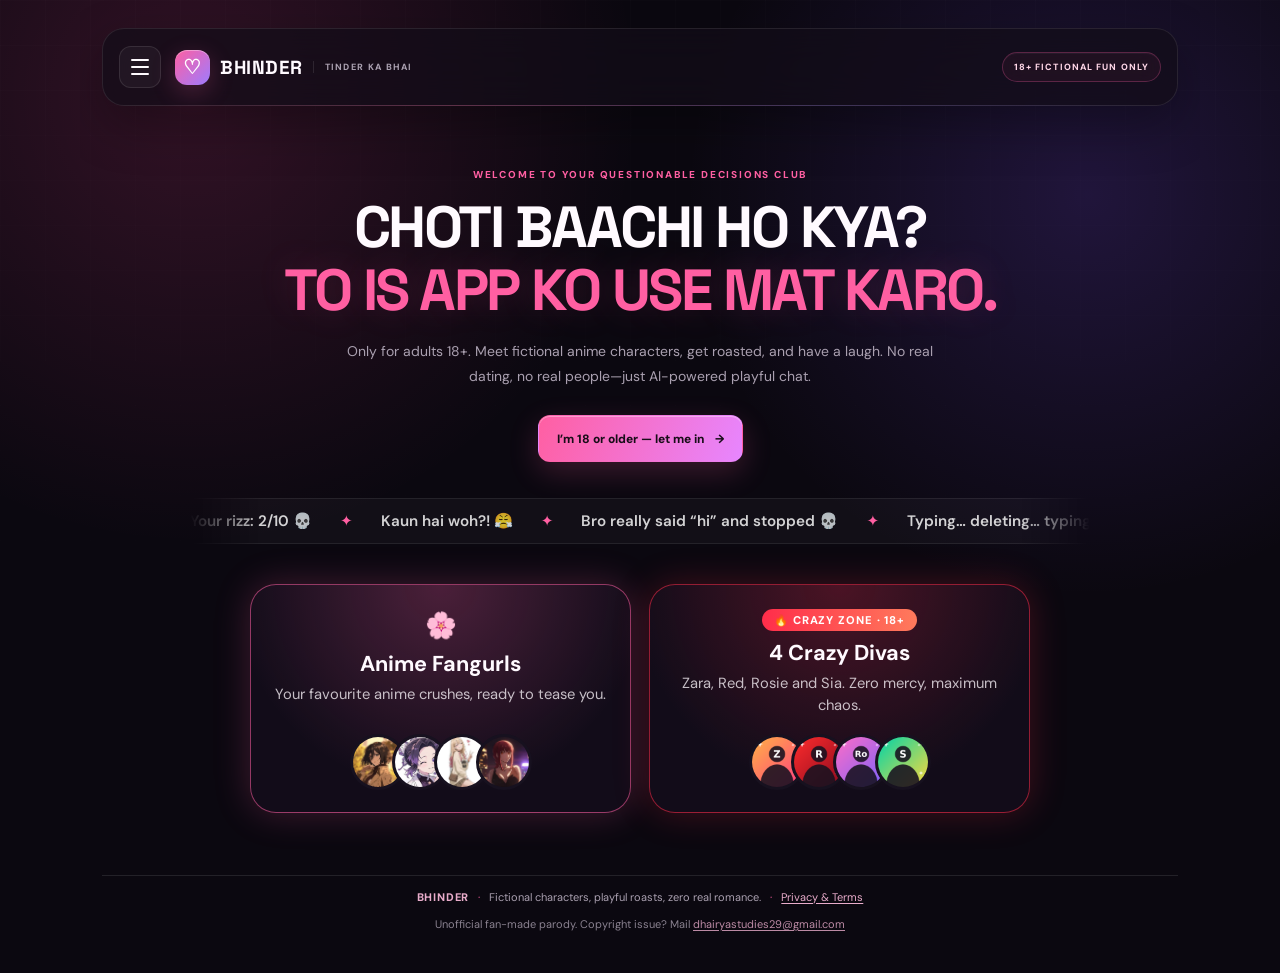
==== commit 6269d48c: "Fix laggy swipe and warning on phones: clip sideways overflow, drop heavy blur, pause hearts off the" ====
--- a/index.html
+++ b/index.html
@@ -52,7 +52,7 @@
   <meta name="apple-mobile-web-app-capable" content="yes" />
   <meta name="apple-mobile-web-app-title" content="BHINDER" />
 
-<link rel="stylesheet" href="styles.css?v=11" />
+<link rel="stylesheet" href="styles.css?v=13" />
 
   <style>
     /* =========================================
@@ -909,7 +909,7 @@
        JAVASCRIPT
        ========================================= -->
 
-  <script src="script.js?v=10"></script>
+  <script src="script.js?v=11"></script>
 
 </body>
 </html>
--- a/styles.css
+++ b/styles.css
@@ -2977,3 +2977,69 @@
   font-size: 0.85rem;
   opacity: 0.75;
 }
+
+
+/* =========================================
+   SMOOTHNESS FIXES (phones)
+   ========================================= */
+
+/* No hearts behind the swipe deck, chat or warning */
+body.calm .floaters { display: none; }
+
+/* Blur behind a full-screen overlay is very heavy on phones: use a darker solid tint instead */
+.crazy-warning {
+  background: rgba(8, 5, 12, 0.93);
+  -webkit-backdrop-filter: none;
+  backdrop-filter: none;
+  animation: warnFade 0.22s ease-out both;
+}
+
+.crazy-warning-box {
+  animation: warnPop 0.28s cubic-bezier(0.2, 0.8, 0.2, 1) both;
+}
+
+@keyframes warnFade {
+  from { opacity: 0; }
+  to   { opacity: 1; }
+}
+
+@keyframes warnPop {
+  from { opacity: 0; transform: translateY(14px) scale(0.96); }
+  to   { opacity: 1; transform: none; }
+}
+
+.menu-overlay {
+  -webkit-backdrop-filter: none;
+  backdrop-filter: none;
+  background: rgba(6, 3, 10, 0.78);
+}
+
+/* Give the top swipe card its own GPU layer */
+.deck .choose-card[data-pos="0"] {
+  will-change: transform, opacity;
+  backface-visibility: hidden;
+}
+
+/* Cheaper shadow while a card is moving */
+.deck .choose-card {
+  contain: layout paint;
+}
+
+/* A card flying off to the side must never make the page wider (it made phones zoom out and jump) */
+html,
+body {
+  overflow-x: clip;
+  max-width: 100%;
+}
+
+.app-shell,
+.choose-screen,
+.deck-wrap {
+  overflow-x: clip;
+}
+
+.crazy-warning {
+  width: 100%;
+  height: 100%;
+  overflow-y: auto;
+}
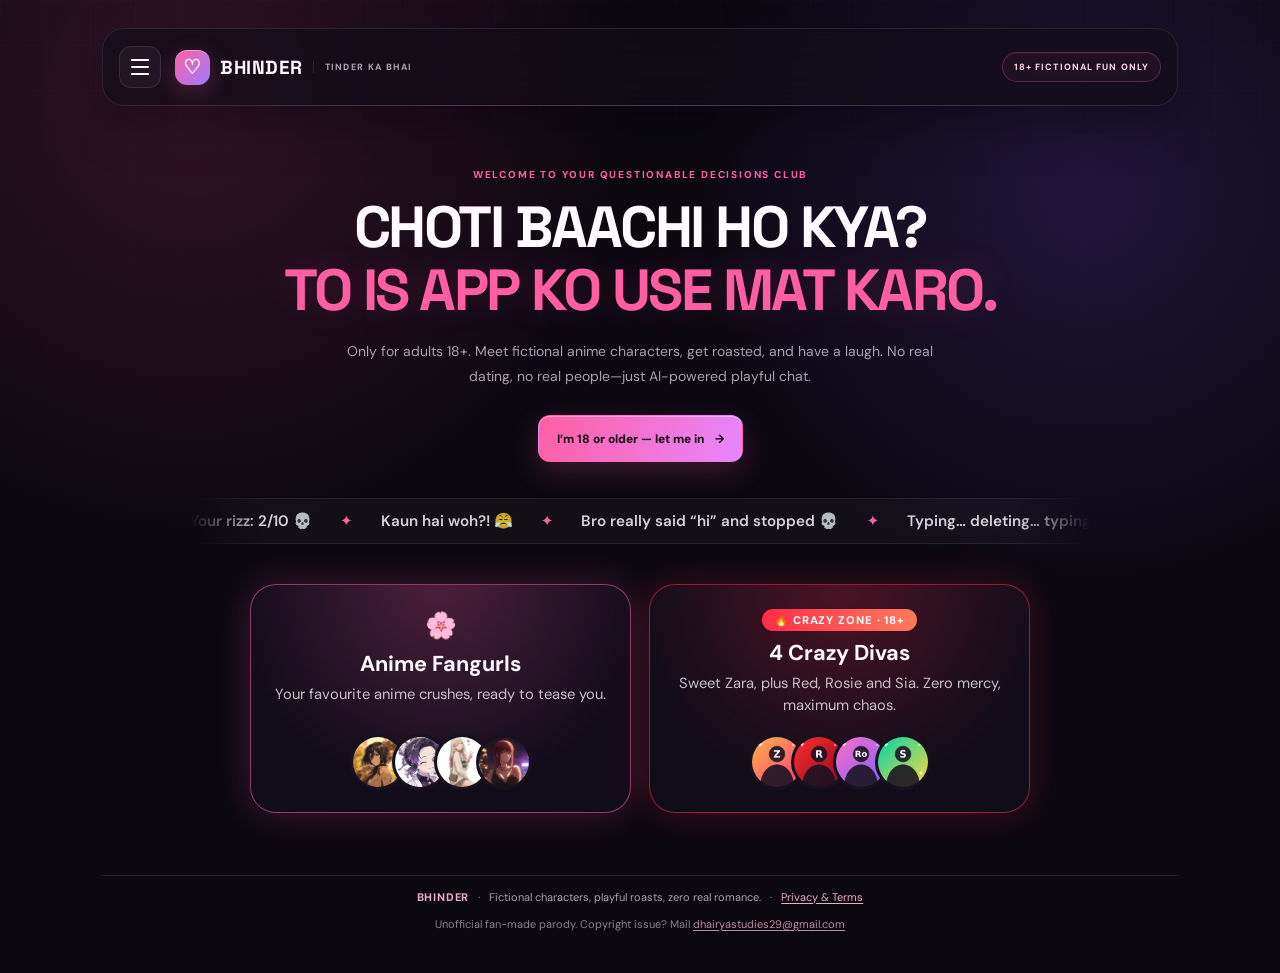
==== commit 0a36cb86: "Zara becomes the sweet, supportive diva: update card, tile, ticker, warning and opening line Co-Auth" ====
--- a/index.html
+++ b/index.html
@@ -208,7 +208,7 @@
           <span>Typing… deleting… typing… that’s your whole personality</span><i aria-hidden="true">✦</i>
           <span>Aapka reply time dekh ke WiFi bhi sharma gaya</span><i aria-hidden="true">✦</i>
           <span>Red: I only roast people I like. You’re welcome.</span><i aria-hidden="true">✦</i>
-          <span>Zara: Try again, hero.</span><i aria-hidden="true">✦</i>
+          <span>Zara: Okay, that line was actually cute.</span><i aria-hidden="true">✦</i>
           <span>Rosie: Tune “hi” bola? Sirf “hi”?!</span><i aria-hidden="true">✦</i>
           <span>Sia: Rule 1: sach bolo. Rule 2 doesn’t exist.</span><i aria-hidden="true">✦</i>
           <span>Seen at 2 AM. Replied at 2 PM. Iconic.</span><i aria-hidden="true">✦</i>
@@ -220,7 +220,7 @@
           <span>Typing… deleting… typing… that’s your whole personality</span><i aria-hidden="true">✦</i>
           <span>Aapka reply time dekh ke WiFi bhi sharma gaya</span><i aria-hidden="true">✦</i>
           <span>Red: I only roast people I like. You’re welcome.</span><i aria-hidden="true">✦</i>
-          <span>Zara: Try again, hero.</span><i aria-hidden="true">✦</i>
+          <span>Zara: Okay, that line was actually cute.</span><i aria-hidden="true">✦</i>
           <span>Rosie: Tune “hi” bola? Sirf “hi”?!</span><i aria-hidden="true">✦</i>
           <span>Sia: Rule 1: sach bolo. Rule 2 doesn’t exist.</span><i aria-hidden="true">✦</i>
           <span>Seen at 2 AM. Replied at 2 PM. Iconic.</span><i aria-hidden="true">✦</i>
@@ -250,7 +250,7 @@
         <div class="category-tile tile-divas">
           <span class="tile-badge">🔥 CRAZY ZONE · 18+</span>
           <h2>4 Crazy Divas</h2>
-          <p>Zara, Red, Rosie and Sia. Zero mercy, maximum chaos.</p>
+          <p>Sweet Zara, plus Red, Rosie and Sia. Zero mercy, maximum chaos.</p>
           <div class="tile-faces" aria-hidden="true">
             <img src="ZARA.png" alt="" />
             <img src="RED.png" alt="" />
@@ -498,11 +498,11 @@
              ===================================== -->
 
         <button class="character-card choose-card" data-category="crazy-divas" type="button"
-          data-name="Zara" data-vibe="Rizz judge with zero mercy" data-image="ZARA.png" data-emoji="💋">
+          data-name="Zara" data-vibe="Sweet, flirty and always on your side" data-image="ZARA.png" data-emoji="💋">
           <img class="avatar profile-image" src="ZARA.png" alt="Zara fictional character" />
           <strong>Zara</strong>
-          <span>Rizz judge with zero mercy</span>
-          <small>“Rate your own pickup line. I'll wait. I'll also laugh.”</small>
+          <span>Sweet, flirty and always on your side</span>
+          <small>“Pickup lines, real advice and a kind ear. Tell me everything.”</small>
         </button>
 
         <button class="character-card choose-card" data-category="crazy-divas" type="button"
@@ -816,9 +816,9 @@
       <div class="crazy-warning-icon" aria-hidden="true">⚠️</div>
       <h2 id="crazyWarningTitle">CRAZY ZONE · 18+</h2>
       <p>
-        These fictional divas are completely unhinged. Expect brutal roasting,
-        wild flirting and zero mercy. It's all pretend, so don't take it personally.
-        Not for the easily offended.
+        Red, Rosie and Sia are completely unhinged. Expect brutal roasting,
+        wild flirting and zero mercy. Zara is the sweet one. It's all pretend,
+        so don't take it personally. Not for the easily offended.
       </p>
       <div class="crazy-warning-actions">
         <button class="button button-primary" id="crazyAccept" type="button">I can handle it 🔥</button>
@@ -909,7 +909,7 @@
        JAVASCRIPT
        ========================================= -->
 
-  <script src="script.js?v=11"></script>
+  <script src="script.js?v=13"></script>
 
 </body>
 </html>
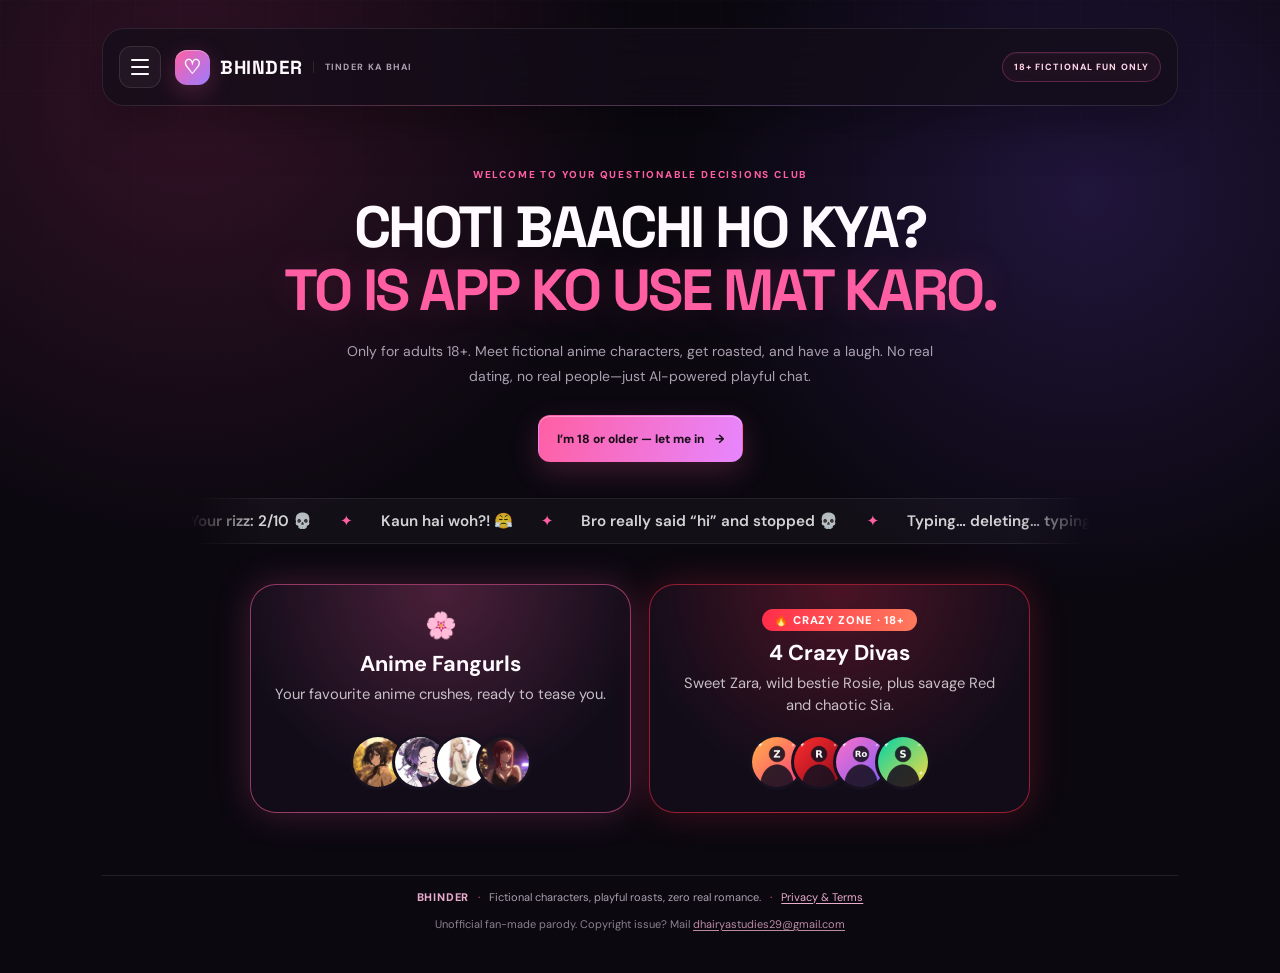
==== commit 119c4932: "Rosie becomes the wild bestie: update card, tile, ticker, warning and opening line Co-Authored-By: C" ====
--- a/index.html
+++ b/index.html
@@ -209,7 +209,7 @@
           <span>Aapka reply time dekh ke WiFi bhi sharma gaya</span><i aria-hidden="true">✦</i>
           <span>Red: I only roast people I like. You’re welcome.</span><i aria-hidden="true">✦</i>
           <span>Zara: Okay, that line was actually cute.</span><i aria-hidden="true">✦</i>
-          <span>Rosie: Tune “hi” bola? Sirf “hi”?!</span><i aria-hidden="true">✦</i>
+          <span>Rosie: Oye, kahan tha tu? Sab kuch bata, abhi.</span><i aria-hidden="true">✦</i>
           <span>Sia: Rule 1: sach bolo. Rule 2 doesn’t exist.</span><i aria-hidden="true">✦</i>
           <span>Seen at 2 AM. Replied at 2 PM. Iconic.</span><i aria-hidden="true">✦</i>
         </div>
@@ -221,7 +221,7 @@
           <span>Aapka reply time dekh ke WiFi bhi sharma gaya</span><i aria-hidden="true">✦</i>
           <span>Red: I only roast people I like. You’re welcome.</span><i aria-hidden="true">✦</i>
           <span>Zara: Okay, that line was actually cute.</span><i aria-hidden="true">✦</i>
-          <span>Rosie: Tune “hi” bola? Sirf “hi”?!</span><i aria-hidden="true">✦</i>
+          <span>Rosie: Oye, kahan tha tu? Sab kuch bata, abhi.</span><i aria-hidden="true">✦</i>
           <span>Sia: Rule 1: sach bolo. Rule 2 doesn’t exist.</span><i aria-hidden="true">✦</i>
           <span>Seen at 2 AM. Replied at 2 PM. Iconic.</span><i aria-hidden="true">✦</i>
         </div>
@@ -250,7 +250,7 @@
         <div class="category-tile tile-divas">
           <span class="tile-badge">🔥 CRAZY ZONE · 18+</span>
           <h2>4 Crazy Divas</h2>
-          <p>Sweet Zara, plus Red, Rosie and Sia. Zero mercy, maximum chaos.</p>
+          <p>Sweet Zara, wild bestie Rosie, plus savage Red and chaotic Sia.</p>
           <div class="tile-faces" aria-hidden="true">
             <img src="ZARA.png" alt="" />
             <img src="RED.png" alt="" />
@@ -514,11 +514,11 @@
         </button>
 
         <button class="character-card choose-card" data-category="crazy-divas" type="button"
-          data-name="Rosie" data-vibe="Drama queen, jealous by default" data-image="ROSIE.png" data-emoji="🎭">
+          data-name="Rosie" data-vibe="Your wild bestie. Talk all day." data-image="ROSIE.png" data-emoji="🎭">
           <img class="avatar profile-image" src="ROSIE.png" alt="Rosie fictional character" />
           <strong>Rosie</strong>
-          <span>Drama queen, jealous by default</span>
-          <small>“Sirf ‘hi’?! SIRF ‘HI’?! Kaun hai woh?!”</small>
+          <span>Your wild bestie. Talk all day.</span>
+          <small>“Oye, kahan tha tu? Chal, sab kuch bata. Gossip ready hai.”</small>
         </button>
 
         <button class="character-card choose-card" data-category="crazy-divas" type="button"
@@ -816,8 +816,8 @@
       <div class="crazy-warning-icon" aria-hidden="true">⚠️</div>
       <h2 id="crazyWarningTitle">CRAZY ZONE · 18+</h2>
       <p>
-        Red, Rosie and Sia are completely unhinged. Expect brutal roasting,
-        wild flirting and zero mercy. Zara is the sweet one. It's all pretend,
+        Expect strong language, brutal roasting, wild flirting and zero mercy
+        from Red, Rosie and Sia. Zara is the sweet one. It's all pretend,
         so don't take it personally. Not for the easily offended.
       </p>
       <div class="crazy-warning-actions">
@@ -909,7 +909,7 @@
        JAVASCRIPT
        ========================================= -->
 
-  <script src="script.js?v=13"></script>
+  <script src="script.js?v=14"></script>
 
 </body>
 </html>
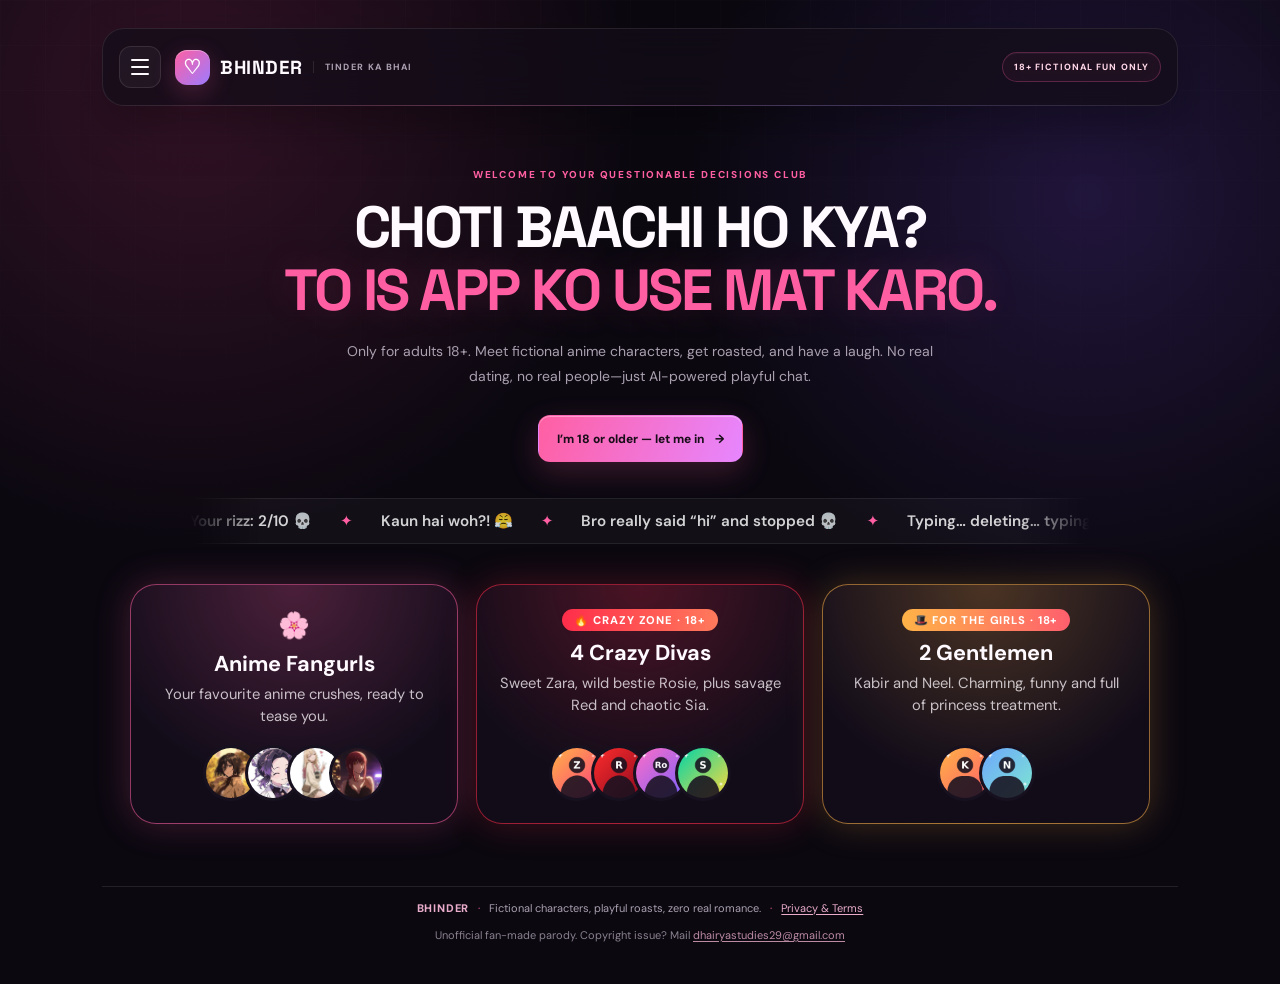
==== commit 65b701a8: "Add 2 Gentlemen category (Kabir and Neel) for the girls Co-Authored-By: Claude Sonnet 5.5 <noreply@a" ====
--- a/index.html
+++ b/index.html
@@ -52,7 +52,7 @@
   <meta name="apple-mobile-web-app-capable" content="yes" />
   <meta name="apple-mobile-web-app-title" content="BHINDER" />
 
-<link rel="stylesheet" href="styles.css?v=13" />
+<link rel="stylesheet" href="styles.css?v=14" />
 
   <style>
     /* =========================================
@@ -210,6 +210,8 @@
           <span>Red: I only roast people I like. You’re welcome.</span><i aria-hidden="true">✦</i>
           <span>Zara: Okay, that line was actually cute.</span><i aria-hidden="true">✦</i>
           <span>Rosie: Oye, kahan tha tu? Sab kuch bata, abhi.</span><i aria-hidden="true">✦</i>
+          <span>Kabir: Princess, your smile just crashed my brain.</span><i aria-hidden="true">✦</i>
+          <span>Neel: Um... can I say something nice? Okay, brace yourself.</span><i aria-hidden="true">✦</i>
           <span>Sia: Rule 1: sach bolo. Rule 2 doesn’t exist.</span><i aria-hidden="true">✦</i>
           <span>Seen at 2 AM. Replied at 2 PM. Iconic.</span><i aria-hidden="true">✦</i>
         </div>
@@ -222,6 +224,8 @@
           <span>Red: I only roast people I like. You’re welcome.</span><i aria-hidden="true">✦</i>
           <span>Zara: Okay, that line was actually cute.</span><i aria-hidden="true">✦</i>
           <span>Rosie: Oye, kahan tha tu? Sab kuch bata, abhi.</span><i aria-hidden="true">✦</i>
+          <span>Kabir: Princess, your smile just crashed my brain.</span><i aria-hidden="true">✦</i>
+          <span>Neel: Um... can I say something nice? Okay, brace yourself.</span><i aria-hidden="true">✦</i>
           <span>Sia: Rule 1: sach bolo. Rule 2 doesn’t exist.</span><i aria-hidden="true">✦</i>
           <span>Seen at 2 AM. Replied at 2 PM. Iconic.</span><i aria-hidden="true">✦</i>
         </div>
@@ -259,6 +263,16 @@
           </div>
         </div>
 
+        <div class="category-tile tile-gents">
+          <span class="tile-badge">🎩 FOR THE GIRLS · 18+</span>
+          <h2>2 Gentlemen</h2>
+          <p>Kabir and Neel. Charming, funny and full of princess treatment.</p>
+          <div class="tile-faces" aria-hidden="true">
+            <img src="KABIR.png" alt="" />
+            <img src="NEEL.png" alt="" />
+          </div>
+        </div>
+
       </div>
 
 
@@ -529,6 +543,26 @@
           <small>“Rule 1: sach bolo. Rule 2: Rule 1 maine abhi banaya.”</small>
         </button>
 
+        <!-- =====================================
+             2 GENTLEMEN (original characters, for the girls)
+             ===================================== -->
+
+        <button class="character-card choose-card" data-category="gentlemen" type="button"
+          data-name="Kabir" data-vibe="Charming gentleman. Confident and fun." data-image="KABIR.png" data-emoji="🎩">
+          <img class="avatar profile-image" src="KABIR.png" alt="Kabir fictional character" />
+          <strong>Kabir</strong>
+          <span>Charming gentleman. Confident and fun.</span>
+          <small>“Princess, you walked in and my pickup lines got nervous.”</small>
+        </button>
+
+        <button class="character-card choose-card" data-category="gentlemen" type="button"
+          data-name="Neel" data-vibe="Shy gentleman. Soft-spoken and sincere." data-image="NEEL.png" data-emoji="📖">
+          <img class="avatar profile-image" src="NEEL.png" alt="Neel fictional character" />
+          <strong>Neel</strong>
+          <span>Shy gentleman. Soft-spoken and sincere.</span>
+          <small>“Um... hi. I practised this line. It was better in my head.”</small>
+        </button>
+
             </div>
 
       <div
@@ -815,7 +849,7 @@
     <div class="crazy-warning-box">
       <div class="crazy-warning-icon" aria-hidden="true">⚠️</div>
       <h2 id="crazyWarningTitle">CRAZY ZONE · 18+</h2>
-      <p>
+      <p id="crazyWarningText">
         Expect strong language, brutal roasting, wild flirting and zero mercy
         from Red, Rosie and Sia. Zara is the sweet one. It's all pretend,
         so don't take it personally. Not for the easily offended.
@@ -909,7 +943,7 @@
        JAVASCRIPT
        ========================================= -->
 
-  <script src="script.js?v=14"></script>
+  <script src="script.js?v=16"></script>
 
 </body>
 </html>
--- a/styles.css
+++ b/styles.css
@@ -3043,3 +3043,32 @@
   height: 100%;
   overflow-y: auto;
 }
+
+
+/* =========================================
+   2 GENTLEMEN
+   ========================================= */
+
+.chat-screen[data-character="Kabir"], .choose-card[data-name="Kabir"] { --accent: #ffb347; --accent-2: #ff5f6d; }
+.chat-screen[data-character="Neel"],  .choose-card[data-name="Neel"]  { --accent: #6ea8ff; --accent-2: #7ee8d1; }
+
+.tile-gents {
+  --tile: #ffb347;
+  --tile-2: #ff5f6d;
+}
+
+/* Three tiles: three across on wide screens, one column on phones */
+.category-tiles {
+  max-width: 1020px;
+  grid-template-columns: repeat(3, minmax(0, 1fr));
+}
+
+@media (max-width: 900px) {
+  .category-tiles { grid-template-columns: repeat(2, minmax(0, 1fr)); max-width: 780px; }
+  .tile-gents { grid-column: 1 / -1; }
+}
+
+@media (max-width: 600px) {
+  .category-tiles { grid-template-columns: 1fr; }
+  .tile-gents { grid-column: auto; }
+}
